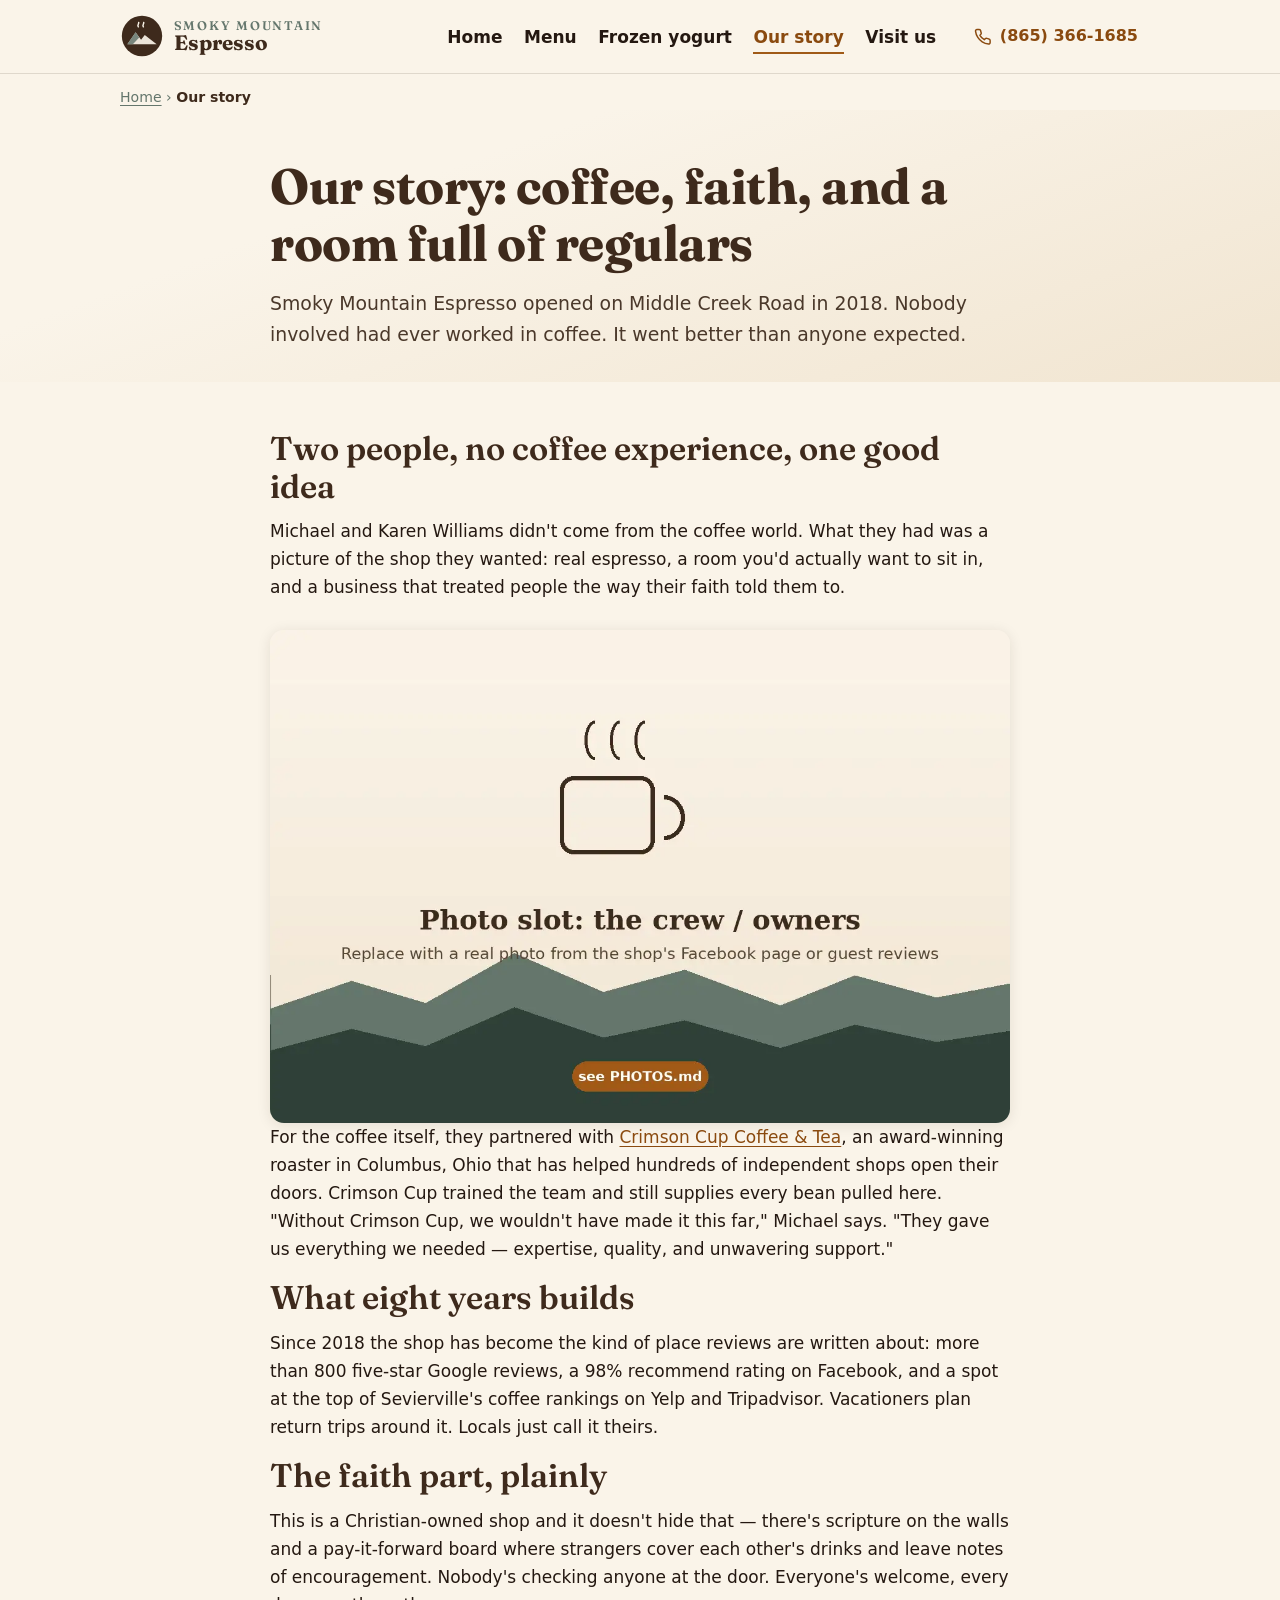
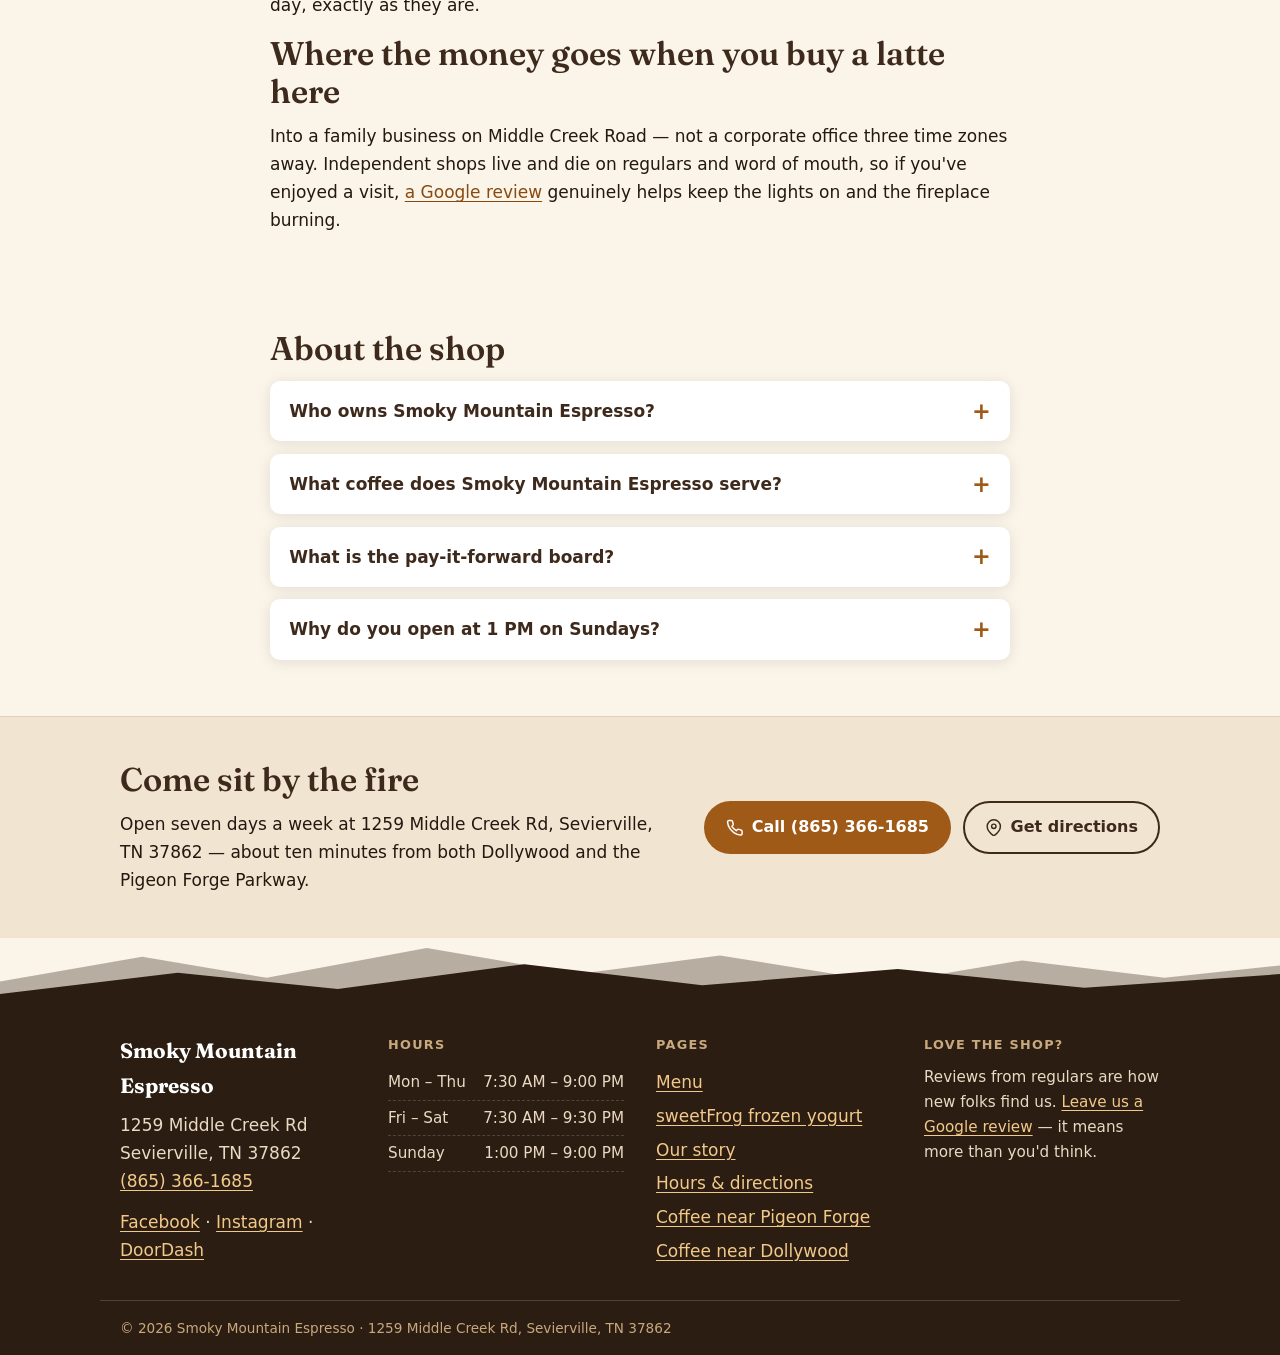
==== about/index.html @ 05e8342c "Initial production website for Smoky Mountain Espresso Seven-page static site (no frameworks) built " ====
<!DOCTYPE html>
<html lang="en">
<head>
<meta charset="utf-8">
<meta name="viewport" content="width=device-width, initial-scale=1">
<title>Our Story | Smoky Mountain Espresso, Sevierville</title>
<meta name="description" content="Michael and Karen Williams opened Smoky Mountain Espresso in 2018 — now it's Sevierville's top-rated coffee shop, with 800+ five-star Google reviews.">
<link rel="canonical" href="https://www.smokymountainespresso.com/about/">
<!-- TODO: paste Google Search Console verification meta tag here -->
<meta property="og:title" content="Our Story | Smoky Mountain Espresso, Sevierville">
<meta property="og:description" content="Michael and Karen Williams opened Smoky Mountain Espresso in 2018 — now it's Sevierville's top-rated coffee shop, with 800+ five-star Google reviews.">
<meta property="og:url" content="https://www.smokymountainespresso.com/about/">
<meta property="og:type" content="website">
<meta property="og:image" content="https://www.smokymountainespresso.com/og-image.png">
<meta name="twitter:card" content="summary_large_image">
<link rel="icon" href="/favicon.ico" sizes="32x32">
<link rel="icon" href="/icon.svg" type="image/svg+xml">
<link rel="apple-touch-icon" href="/apple-touch-icon.png">
<link rel="preload" href="/fonts/fraunces-latin.woff2" as="font" type="font/woff2" crossorigin>
<link rel="stylesheet" href="/css/style.css">
<script type="application/ld+json">{"@context": "https://schema.org", "@type": "CafeOrCoffeeShop", "@id": "https://www.smokymountainespresso.com/#business", "name": "Smoky Mountain Espresso", "alternateName": "Smoky Mountain Espresso Coffee & Tea", "url": "https://www.smokymountainespresso.com/", "telephone": "+18653661685", "priceRange": "$", "image": "https://www.smokymountainespresso.com/og-image.png", "servesCuisine": ["Coffee", "Tea", "Frozen yogurt", "Pastries"], "foundingDate": "2018", "address": {"@type": "PostalAddress", "streetAddress": "1259 Middle Creek Rd", "addressLocality": "Sevierville", "addressRegion": "TN", "postalCode": "37862", "addressCountry": "US"}, "openingHoursSpecification": [{"@type": "OpeningHoursSpecification", "dayOfWeek": ["Monday", "Tuesday", "Wednesday", "Thursday"], "opens": "07:30", "closes": "21:00"}, {"@type": "OpeningHoursSpecification", "dayOfWeek": ["Friday", "Saturday"], "opens": "07:30", "closes": "21:30"}, {"@type": "OpeningHoursSpecification", "dayOfWeek": "Sunday", "opens": "13:00", "closes": "21:00"}], "areaServed": ["Sevierville TN", "Pigeon Forge TN", "Gatlinburg TN"], "sameAs": ["https://www.facebook.com/smespresso/", "https://www.instagram.com/smespresso/"]}</script>
<script type="application/ld+json">{"@context": "https://schema.org", "@type": "FAQPage", "mainEntity": [{"@type": "Question", "name": "Who owns Smoky Mountain Espresso?", "acceptedAnswer": {"@type": "Answer", "text": "Michael and Karen Williams, who opened the shop in 2018 and still run it. It's an independent, family-owned business \u2014 not a chain or a franchise coffee brand."}}, {"@type": "Question", "name": "What coffee does Smoky Mountain Espresso serve?", "acceptedAnswer": {"@type": "Answer", "text": "Crimson Cup Coffee &amp; Tea, an award-winning independent roaster out of Columbus, Ohio that partners with independent coffee shops across the country."}}, {"@type": "Question", "name": "What is the pay-it-forward board?", "acceptedAnswer": {"@type": "Answer", "text": "A board in the shop where customers leave notes of encouragement \u2014 and sometimes pre-pay a drink for a stranger who needs one. It started small and never stopped."}}, {"@type": "Question", "name": "Why do you open at 1 PM on Sundays?", "acceptedAnswer": {"@type": "Answer", "text": "Sunday mornings are for church and family in this house. We open the doors at 1:00 and pour until 9:00."}}]}</script>
<script type="application/ld+json">{"@context": "https://schema.org", "@type": "BreadcrumbList", "itemListElement": [{"@type": "ListItem", "position": 1, "name": "Home", "item": "https://www.smokymountainespresso.com/"}, {"@type": "ListItem", "position": 2, "name": "Our story", "item": "https://www.smokymountainespresso.com/about/"}]}</script>
</head>
<body>
<a class="skip" href="#main">Skip to content</a>
<header class="site-header">
  <div class="wrap header-row">
    <a class="brand" href="/"><svg class="logo-mark" viewBox="0 0 48 48" aria-hidden="true"><circle cx="24" cy="24" r="22" fill="var(--roast)"/><path d="M8 33l9-13 6 8 4-5 13 10z" fill="var(--cream)" opacity=".92"/><path d="M8 33l9-13 4 5.5L14 33z" fill="var(--smoke)" opacity=".85"/><path d="M20 14c-1.6-2 .8-3 .4-4.8M25.5 14c-1.6-2 .8-3 .4-4.8" stroke="var(--cream)" stroke-width="1.6" fill="none" stroke-linecap="round"/></svg><span class="brand-text"><span class="brand-top">Smoky Mountain</span><span class="brand-bottom">Espresso</span></span></a>
    <nav class="site-nav" aria-label="Main">
      <button class="nav-toggle" aria-expanded="false" aria-controls="nav-menu"><span class="nav-bars" aria-hidden="true"></span>Menu</button>
      <ul id="nav-menu"><li><a href="/">Home</a></li><li><a href="/menu/">Menu</a></li><li><a href="/frozen-yogurt/">Frozen yogurt</a></li><li><a href="/about/" aria-current="page">Our story</a></li><li><a href="/contact/">Visit us</a></li></ul>
    </nav>
    <a class="btn btn-call header-call" href="tel:+18653661685"><svg class="ic" viewBox="0 0 24 24" fill="none" stroke="currentColor" stroke-width="2" stroke-linecap="round" stroke-linejoin="round" aria-hidden="true"><path d="M22 16.92v3a2 2 0 0 1-2.18 2 19.79 19.79 0 0 1-8.63-3.07 19.5 19.5 0 0 1-6-6A19.79 19.79 0 0 1 2.08 4.18 2 2 0 0 1 4.06 2h3a2 2 0 0 1 2 1.72c.13.96.37 1.9.72 2.81a2 2 0 0 1-.45 2.11L8.09 9.91a16 16 0 0 0 6 6l1.27-1.27a2 2 0 0 1 2.11-.45c.91.35 1.85.59 2.81.72A2 2 0 0 1 22 16.92z"/></svg><span>(865) 366-1685</span></a>
  </div>
</header>
<main id="main">
<nav class="crumbs" aria-label="Breadcrumb"><div class="wrap"><a href="/">Home</a> &rsaquo; <span>Our story</span></div></nav><section class="page-head">
  <div class="wrap wrap-narrow">
    <h1>Our story: coffee, faith, and a room full of regulars</h1>
    <p class="lede">Smoky Mountain Espresso opened on Middle Creek Road in 2018. Nobody involved had ever worked in coffee. It went better than anyone expected.</p>
  </div>
</section>
<section class="section">
  <div class="wrap wrap-narrow">
    <h2>Two people, no coffee experience, one good idea</h2>
    <p>Michael and Karen Williams didn't come from the coffee world. What they had was a picture of the shop they wanted: real espresso, a room you'd actually want to sit in, and a business that treated people the way their faith told them to.</p>
    <figure class="figure"><img src="/images/counter-crew.webp" width="1200" height="800" loading="lazy" alt="The Smoky Mountain Espresso crew behind the counter"></figure>
    <p>For the coffee itself, they partnered with <a href="https://www.crimsoncup.com/" rel="noopener">Crimson Cup Coffee &amp; Tea</a>, an award-winning roaster in Columbus, Ohio that has helped hundreds of independent shops open their doors. Crimson Cup trained the team and still supplies every bean pulled here. "Without Crimson Cup, we wouldn't have made it this far," Michael says. "They gave us everything we needed — expertise, quality, and unwavering support."</p>
    <h2>What eight years builds</h2>
    <p>Since 2018 the shop has become the kind of place reviews are written about: more than 800 five-star Google reviews, a 98% recommend rating on Facebook, and a spot at the top of Sevierville's coffee rankings on Yelp and Tripadvisor. Vacationers plan return trips around it. Locals just call it theirs.</p>
    <h2>The faith part, plainly</h2>
    <p>This is a Christian-owned shop and it doesn't hide that — there's scripture on the walls and a pay-it-forward board where strangers cover each other's drinks and leave notes of encouragement. Nobody's checking anyone at the door. Everyone's welcome, every day, exactly as they are.</p>
    <h2>Where the money goes when you buy a latte here</h2>
    <p>Into a family business on Middle Creek Road — not a corporate office three time zones away. Independent shops live and die on regulars and word of mouth, so if you've enjoyed a visit, <a href="https://www.google.com/maps/search/?api=1&query=Smoky+Mountain+Espresso+1259+Middle+Creek+Rd+Sevierville+TN+37862" rel="noopener">a Google review</a> genuinely helps keep the lights on and the fireplace burning.</p>
  </div>
</section>
<section class="section faq-section"><div class="wrap wrap-narrow"><h2>About the shop</h2><details class="faq"><summary>Who owns Smoky Mountain Espresso?</summary><div class="faq-a"><p>Michael and Karen Williams, who opened the shop in 2018 and still run it. It's an independent, family-owned business — not a chain or a franchise coffee brand.</p></div></details><details class="faq"><summary>What coffee does Smoky Mountain Espresso serve?</summary><div class="faq-a"><p>Crimson Cup Coffee &amp; Tea, an award-winning independent roaster out of Columbus, Ohio that partners with independent coffee shops across the country.</p></div></details><details class="faq"><summary>What is the pay-it-forward board?</summary><div class="faq-a"><p>A board in the shop where customers leave notes of encouragement — and sometimes pre-pay a drink for a stranger who needs one. It started small and never stopped.</p></div></details><details class="faq"><summary>Why do you open at 1 PM on Sundays?</summary><div class="faq-a"><p>Sunday mornings are for church and family in this house. We open the doors at 1:00 and pour until 9:00.</p></div></details></div></section><section class="cta-strip">
  <div class="wrap cta-inner">
    <div>
      <h2>Come sit by the fire</h2>
      <p>Open seven days a week at 1259 Middle Creek Rd, Sevierville, TN 37862 — about ten minutes from both Dollywood and the Pigeon Forge Parkway.</p>
    </div>
    <div class="cta-buttons">
      <a class="btn btn-solid" href="tel:+18653661685"><svg class="ic" viewBox="0 0 24 24" fill="none" stroke="currentColor" stroke-width="2" stroke-linecap="round" stroke-linejoin="round" aria-hidden="true"><path d="M22 16.92v3a2 2 0 0 1-2.18 2 19.79 19.79 0 0 1-8.63-3.07 19.5 19.5 0 0 1-6-6A19.79 19.79 0 0 1 2.08 4.18 2 2 0 0 1 4.06 2h3a2 2 0 0 1 2 1.72c.13.96.37 1.9.72 2.81a2 2 0 0 1-.45 2.11L8.09 9.91a16 16 0 0 0 6 6l1.27-1.27a2 2 0 0 1 2.11-.45c.91.35 1.85.59 2.81.72A2 2 0 0 1 22 16.92z"/></svg><span>Call (865) 366-1685</span></a>
      <a class="btn btn-ghost" href="https://www.google.com/maps/search/?api=1&query=Smoky+Mountain+Espresso+1259+Middle+Creek+Rd+Sevierville+TN+37862" rel="noopener"><svg class="ic" viewBox="0 0 24 24" fill="none" stroke="currentColor" stroke-width="2" stroke-linecap="round" stroke-linejoin="round" aria-hidden="true"><path d="M21 10c0 7-9 13-9 13s-9-6-9-13a9 9 0 0 1 18 0z"/><circle cx="12" cy="10" r="3"/></svg><span>Get directions</span></a>
    </div>
  </div>
</section>
</main>
<div class="ridge ridge-dark" aria-hidden="true"><svg viewBox="0 0 1440 90" preserveAspectRatio="none"><path d="M0 70L160 30l140 34 180-48 170 42 160-30 190 44 150-36 160 28 130-20v46H0z" class="r1"/><path d="M0 90L200 56l180 26 210-40 200 34 220-26 210 30 220-22v32H0z" class="r2"/></svg></div>
<footer class="site-footer">
  <div class="wrap footer-grid">
    <div>
      <p class="footer-brand">Smoky Mountain Espresso</p>
      <address>
        1259 Middle Creek Rd<br>Sevierville, TN 37862<br>
        <a href="tel:+18653661685">(865) 366-1685</a>
      </address>
      <p class="footer-social">
        <a href="https://www.facebook.com/smespresso/" rel="noopener">Facebook</a> ·
        <a href="https://www.instagram.com/smespresso/" rel="noopener">Instagram</a> ·
        <a href="https://www.doordash.com/store/smoky-mountain-espresso-sevierville-30429526" rel="noopener">DoorDash</a>
      </p>
    </div>
    <div>
      <p class="footer-head">Hours</p>
      <ul class="footer-hours">
        <li><span>Mon – Thu</span><span>7:30 AM – 9:00 PM</span></li>
        <li><span>Fri – Sat</span><span>7:30 AM – 9:30 PM</span></li>
        <li><span>Sunday</span><span>1:00 PM – 9:00 PM</span></li>
      </ul>
    </div>
    <div>
      <p class="footer-head">Pages</p>
      <ul class="footer-links">
        <li><a href="/menu/">Menu</a></li>
        <li><a href="/frozen-yogurt/">sweetFrog frozen yogurt</a></li>
        <li><a href="/about/">Our story</a></li>
        <li><a href="/contact/">Hours &amp; directions</a></li>
        <li><a href="/coffee-near-pigeon-forge/">Coffee near Pigeon Forge</a></li>
        <li><a href="/coffee-near-dollywood/">Coffee near Dollywood</a></li>
      </ul>
    </div>
    <div>
      <p class="footer-head">Love the shop?</p>
      <p class="footer-note">Reviews from regulars are how new folks find us. <a href="https://www.google.com/maps/search/?api=1&query=Smoky+Mountain+Espresso+1259+Middle+Creek+Rd+Sevierville+TN+37862" rel="noopener">Leave us a Google review</a> — it means more than you'd think.</p>
    </div>
  </div>
  <div class="wrap footer-bottom"><p>&copy; 2026 Smoky Mountain Espresso · 1259 Middle Creek Rd, Sevierville, TN 37862</p></div>
</footer>
<div class="mobile-bar">
  <a href="tel:+18653661685"><svg class="ic" viewBox="0 0 24 24" fill="none" stroke="currentColor" stroke-width="2" stroke-linecap="round" stroke-linejoin="round" aria-hidden="true"><path d="M22 16.92v3a2 2 0 0 1-2.18 2 19.79 19.79 0 0 1-8.63-3.07 19.5 19.5 0 0 1-6-6A19.79 19.79 0 0 1 2.08 4.18 2 2 0 0 1 4.06 2h3a2 2 0 0 1 2 1.72c.13.96.37 1.9.72 2.81a2 2 0 0 1-.45 2.11L8.09 9.91a16 16 0 0 0 6 6l1.27-1.27a2 2 0 0 1 2.11-.45c.91.35 1.85.59 2.81.72A2 2 0 0 1 22 16.92z"/></svg><span>Call</span></a>
  <a href="https://www.google.com/maps/search/?api=1&query=Smoky+Mountain+Espresso+1259+Middle+Creek+Rd+Sevierville+TN+37862" rel="noopener"><svg class="ic" viewBox="0 0 24 24" fill="none" stroke="currentColor" stroke-width="2" stroke-linecap="round" stroke-linejoin="round" aria-hidden="true"><path d="M21 10c0 7-9 13-9 13s-9-6-9-13a9 9 0 0 1 18 0z"/><circle cx="12" cy="10" r="3"/></svg><span>Directions</span></a>
  <a href="/menu/"><svg class="ic" viewBox="0 0 24 24" fill="none" stroke="currentColor" stroke-width="2" stroke-linecap="round" stroke-linejoin="round" aria-hidden="true"><path d="M5 12h14M12 5l7 7-7 7"/></svg><span>Menu</span></a>
</div>
<script src="/js/main.js" defer></script>
</body>
</html>
---- css/style.css ----
/* Smoky Mountain Espresso — one shared stylesheet.
   Palette lives in :root; rebrand = edit this block. */
:root {
  --espresso: #241811;
  --roast: #3e2a1c;
  --roast-deep: #2b1d12;
  --cream: #faf4e9;
  --cream-2: #f1e5d1;
  --caramel: #a05a17;
  --caramel-dark: #8a4a0f;
  --caramel-bright: #c8863b;
  --smoke: #64766c;
  --pine: #2f4038;
  --radius: 14px;
  --shadow: 0 2px 14px rgba(43, 29, 18, 0.1);
  --wrap: 1080px;
}

@font-face {
  font-family: "Fraunces";
  src: url("/fonts/fraunces-latin.woff2") format("woff2");
  font-weight: 600 700;
  font-display: swap;
}

* { box-sizing: border-box; margin: 0; padding: 0; }
html { scroll-behavior: smooth; }
body {
  font-family: system-ui, -apple-system, "Segoe UI", Roboto, sans-serif;
  color: var(--espresso);
  background: var(--cream);
  line-height: 1.65;
  font-size: 1.0625rem;
}
h1, h2, h3, .brand-text { font-family: "Fraunces", Georgia, serif; line-height: 1.15; color: var(--roast); }
h1 { font-size: clamp(2rem, 5.2vw, 3.1rem); font-weight: 700; letter-spacing: -0.01em; }
h2 { font-size: clamp(1.5rem, 3.4vw, 2.05rem); font-weight: 600; margin-bottom: 0.75rem; }
h3 { font-size: 1.17rem; font-weight: 600; }
p { margin-bottom: 1rem; }
p:last-child { margin-bottom: 0; }
a { color: var(--caramel-dark); text-underline-offset: 3px; }
a:hover { color: var(--roast); }
:focus-visible { outline: 3px solid var(--caramel); outline-offset: 2px; }
img { max-width: 100%; height: auto; display: block; }
.ic { width: 1.1em; height: 1.1em; flex: 0 0 auto; vertical-align: -0.16em; }

.wrap { max-width: var(--wrap); margin: 0 auto; padding: 0 1.25rem; }
.wrap-narrow { max-width: 780px; }
.skip {
  position: absolute; left: -999px; top: 0; background: var(--roast); color: #fff;
  padding: 0.6rem 1rem; z-index: 100; border-radius: 0 0 8px 0;
}
.skip:focus { left: 0; }

/* ---------- buttons ---------- */
.btn {
  display: inline-flex; align-items: center; gap: 0.5rem;
  padding: 0.72rem 1.25rem; border-radius: 999px; border: 2px solid transparent;
  font-weight: 700; font-size: 1rem; text-decoration: none; cursor: pointer;
  font-family: inherit; transition: background 0.15s, color 0.15s, border-color 0.15s;
}
.btn-solid { background: var(--caramel); color: #fff; }
.btn-solid:hover { background: var(--roast); color: #fff; }
.btn-ghost { background: transparent; color: var(--roast); border-color: var(--roast); }
.btn-ghost:hover { background: var(--roast); color: #fff; }

/* ---------- header ---------- */
.site-header {
  background: var(--cream); border-bottom: 1px solid rgba(62, 42, 28, 0.14);
  position: sticky; top: 0; z-index: 50;
}
.header-row { display: flex; align-items: center; gap: 1rem; padding-top: 0.6rem; padding-bottom: 0.6rem; }
.brand { display: flex; align-items: center; gap: 0.6rem; text-decoration: none; }
.logo-mark { width: 44px; height: 44px; }
.brand-text { display: flex; flex-direction: column; line-height: 1.05; }
.brand-top { font-size: 0.78rem; letter-spacing: 0.14em; text-transform: uppercase; color: var(--smoke); font-weight: 600; }
.brand-bottom { font-size: 1.3rem; font-weight: 700; color: var(--roast); }
.site-nav { margin-left: auto; }
.site-nav ul { display: flex; gap: 1.35rem; list-style: none; }
.site-nav a { text-decoration: none; font-weight: 600; color: var(--espresso); padding: 0.35rem 0; }
.site-nav a:hover { color: var(--caramel-dark); }
.site-nav a[aria-current="page"] { color: var(--caramel-dark); box-shadow: 0 2px 0 var(--caramel); }
.nav-toggle { display: none; }
.header-call { white-space: nowrap; }

/* ---------- hero / page head ---------- */
.hero { background: linear-gradient(160deg, var(--cream) 20%, var(--cream-2) 75%, #e7d8bd 100%); padding: 3.5rem 0 1.5rem; }
.hero-inner { max-width: 820px; }
.kicker {
  text-transform: uppercase; letter-spacing: 0.16em; font-size: 0.8rem;
  font-weight: 700; color: var(--caramel-dark); margin-bottom: 0.8rem;
}
.lede { font-size: 1.18rem; color: #4a382a; margin-top: 1rem; max-width: 60ch; }
.hero-buttons { display: flex; flex-wrap: wrap; gap: 0.75rem; margin: 1.5rem 0 1.25rem; }
.proof-chips { display: flex; flex-wrap: wrap; gap: 0.55rem; list-style: none; margin-top: 0.5rem; }
.proof-chips li {
  display: inline-flex; align-items: center; gap: 0.4rem;
  background: #fff; border: 1px solid rgba(62, 42, 28, 0.16); border-radius: 999px;
  padding: 0.32rem 0.85rem; font-size: 0.9rem; font-weight: 600; color: var(--roast);
}
.proof-chips .ic { color: var(--caramel); }
.hero-photo { margin-top: 2rem; }
.page-head { background: linear-gradient(160deg, var(--cream) 30%, var(--cream-2) 100%); padding: 3rem 0 2rem; }

/* ---------- ridge divider (signature) ---------- */
.ridge { line-height: 0; background: var(--cream); }
.ridge svg { width: 100%; height: 56px; display: block; }
.ridge .r1 { fill: var(--smoke); opacity: 0.35; }
.ridge .r2 { fill: var(--pine); opacity: 0.55; }
.hero + .ridge { background: linear-gradient(#e7d8bd, var(--cream)); }
.ridge-dark { background: var(--cream); }
.ridge-dark .r1 { fill: var(--roast); opacity: 0.35; }
.ridge-dark .r2 { fill: var(--roast-deep); opacity: 1; }

/* ---------- sections ---------- */
.section { padding: 3rem 0; }
.section-tint { background: var(--cream-2); }
.section-cta { margin-top: 1.75rem; }
.card-grid { display: grid; grid-template-columns: repeat(auto-fit, minmax(230px, 1fr)); gap: 1.1rem; margin-top: 1.5rem; }
.card-grid-2 { grid-template-columns: repeat(auto-fit, minmax(280px, 1fr)); }
.card {
  background: #fff; border-radius: var(--radius); padding: 1.4rem;
  box-shadow: var(--shadow); border-top: 4px solid var(--caramel-bright);
}
.card h3 { margin-bottom: 0.5rem; }
.card h3 a { color: inherit; }
.figure { margin: 1.75rem 0 0; }
.figure img { border-radius: var(--radius); box-shadow: var(--shadow); width: 100%; }
.figure figcaption { font-size: 0.88rem; color: var(--smoke); margin-top: 0.5rem; }
.split { display: grid; grid-template-columns: 1.1fr 1fr; gap: 2rem; align-items: center; }
.split .figure { margin: 0; }

/* ---------- menu ---------- */
.menu-section h2 { margin-top: 2.4rem; padding-bottom: 0.4rem; border-bottom: 2px solid var(--caramel-bright); }
.menu-section h2:first-child { margin-top: 0; }
.menu-list { list-style: none; display: grid; gap: 0.4rem; }
.menu-list li { padding: 0.8rem 0; border-bottom: 1px dashed rgba(62, 42, 28, 0.18); }
.menu-list li:last-child { border-bottom: none; }
.menu-list h3 { color: var(--espresso); }
.menu-list p { margin: 0.15rem 0 0; color: #4a382a; font-size: 0.98rem; }
.callout {
  background: var(--cream-2); border-left: 5px solid var(--caramel);
  border-radius: 0 var(--radius) var(--radius) 0; padding: 1.3rem 1.5rem; margin-top: 2.5rem;
}

/* ---------- reviews ---------- */
.review-grid { display: grid; grid-template-columns: repeat(auto-fit, minmax(250px, 1fr)); gap: 1.1rem; margin-top: 1.5rem; }
.review {
  background: #fff; border-radius: var(--radius); padding: 1.4rem;
  box-shadow: var(--shadow); font-style: italic; color: #3c2c1e;
}
.review footer { font-style: normal; font-weight: 700; font-size: 0.88rem; color: var(--smoke); margin-top: 0.7rem; }
.review-links { margin-top: 1.25rem; }

/* ---------- froyo strip ---------- */
.froyo-strip { display: flex; flex-wrap: wrap; align-items: center; justify-content: space-between; gap: 1.25rem; }
.froyo-strip > div { max-width: 620px; }

/* ---------- FAQ ---------- */
.faq-section { padding-bottom: 3.5rem; }
.faq { background: #fff; border-radius: 10px; box-shadow: var(--shadow); margin-top: 0.8rem; overflow: hidden; }
.faq summary {
  cursor: pointer; font-weight: 700; padding: 1rem 1.2rem; list-style: none;
  display: flex; justify-content: space-between; align-items: center; gap: 1rem; color: var(--roast);
}
.faq summary::-webkit-details-marker { display: none; }
.faq summary::after { content: "+"; font-size: 1.4rem; color: var(--caramel); line-height: 1; }
.faq[open] summary::after { content: "\2013"; }
.faq-a { padding: 0 1.2rem 1.1rem; }

/* ---------- contact ---------- */
.contact-grid { display: grid; grid-template-columns: repeat(auto-fit, minmax(250px, 1fr)); gap: 1.1rem; }
.contact-card { background: #fff; border-radius: var(--radius); padding: 1.5rem; box-shadow: var(--shadow); }
.contact-card h2 { display: flex; align-items: center; gap: 0.5rem; font-size: 1.25rem; }
.contact-card .ic { color: var(--caramel); }
.tel-big { font-size: 1.45rem; font-weight: 800; text-decoration: none; color: var(--roast); }
.hours-table, .footer-hours { list-style: none; }
.hours-table li, .footer-hours li { display: flex; justify-content: space-between; gap: 1rem; padding: 0.3rem 0; border-bottom: 1px dashed rgba(62, 42, 28, 0.15); }
.hours-table li:last-child { border-bottom: none; }
.hours-note { font-size: 0.9rem; color: var(--smoke); margin-top: 0.7rem; }
address { font-style: normal; }

.map-shell { border-radius: var(--radius); overflow: hidden; box-shadow: var(--shadow); }
.map-preview {
  background: linear-gradient(150deg, var(--pine), var(--smoke)); color: #fff;
  min-height: 300px; display: flex; flex-direction: column; align-items: center;
  justify-content: center; gap: 0.9rem; text-align: center; padding: 2rem;
}
.map-preview .ic { width: 2.2rem; height: 2.2rem; }
.map-preview a { color: #fff; }
.map-note { font-size: 0.85rem; opacity: 0.85; }
.map-shell iframe { width: 100%; height: 420px; border: 0; display: block; }

.contact-form { background: #fff; border-radius: var(--radius); padding: 1.6rem; box-shadow: var(--shadow); }
.contact-form label { display: block; font-weight: 700; font-size: 0.95rem; margin-bottom: 1rem; color: var(--roast); }
.contact-form input, .contact-form textarea {
  display: block; width: 100%; margin-top: 0.35rem; padding: 0.65rem 0.8rem;
  border: 1.5px solid rgba(62, 42, 28, 0.3); border-radius: 8px;
  font: inherit; background: var(--cream); color: var(--espresso);
}
.contact-form input:focus, .contact-form textarea:focus { border-color: var(--caramel); outline: none; }
.form-row { display: grid; grid-template-columns: 1fr 1fr; gap: 1rem; }
.form-status { margin-top: 0.8rem; font-weight: 600; }

/* ---------- CTA strip ---------- */
.cta-strip { background: var(--cream-2); padding: 2.75rem 0; border-top: 1px solid rgba(62, 42, 28, 0.1); }
.cta-inner { display: flex; flex-wrap: wrap; align-items: center; justify-content: space-between; gap: 1.5rem; }
.cta-inner > div:first-child { max-width: 560px; }
.cta-buttons { display: flex; flex-wrap: wrap; gap: 0.75rem; }

/* ---------- crumbs ---------- */
.crumbs { font-size: 0.88rem; padding: 0.8rem 0 0; color: var(--smoke); }
.crumbs a { color: var(--smoke); }
.crumbs span { color: var(--roast); font-weight: 600; }

/* ---------- footer ---------- */
.site-footer { background: var(--roast-deep); color: #ead9c3; padding: 2.5rem 0 1rem; }
.site-footer a { color: #f3c98a; }
.site-footer a:hover { color: #fff; }
.footer-grid { display: grid; grid-template-columns: repeat(auto-fit, minmax(210px, 1fr)); gap: 2rem; }
.footer-brand { font-family: "Fraunces", Georgia, serif; font-size: 1.3rem; font-weight: 700; color: #fff; margin-bottom: 0.5rem; }
.footer-head { font-weight: 800; text-transform: uppercase; letter-spacing: 0.1em; font-size: 0.8rem; color: #c8a97e; margin-bottom: 0.6rem; }
.footer-links { list-style: none; }
.footer-links li { padding: 0.18rem 0; }
.footer-hours li { border-color: rgba(234, 217, 195, 0.2); font-size: 0.95rem; }
.footer-social { margin-top: 0.8rem; }
.footer-note { font-size: 0.95rem; }
.footer-bottom { margin-top: 2rem; padding-top: 1rem; border-top: 1px solid rgba(234, 217, 195, 0.2); font-size: 0.85rem; color: #c8a97e; }

/* ---------- mobile call bar ---------- */
.mobile-bar { display: none; }

/* ---------- responsive ---------- */
@media (max-width: 860px) {
  .site-nav { position: relative; }
  .nav-toggle {
    display: inline-flex; align-items: center; gap: 0.5rem; background: none;
    border: 2px solid var(--roast); border-radius: 8px; padding: 0.4rem 0.8rem;
    font: inherit; font-weight: 700; color: var(--roast); cursor: pointer;
  }
  .nav-bars { width: 18px; height: 2px; background: var(--roast); position: relative; display: inline-block; }
  .nav-bars::before, .nav-bars::after { content: ""; position: absolute; left: 0; width: 18px; height: 2px; background: var(--roast); }
  .nav-bars::before { top: -6px; }
  .nav-bars::after { top: 6px; }
  .site-nav ul {
    display: none; position: absolute; right: 0; top: calc(100% + 0.6rem);
    background: #fff; border-radius: 12px; box-shadow: 0 8px 30px rgba(43, 29, 18, 0.25);
    flex-direction: column; gap: 0; min-width: 220px; padding: 0.5rem; z-index: 60;
  }
  .site-nav.open ul { display: flex; }
  .site-nav ul a { display: block; padding: 0.65rem 0.9rem; border-radius: 8px; }
  .site-nav ul a[aria-current="page"] { box-shadow: none; background: var(--cream-2); }
  .header-call span { display: none; }
  .header-call { padding: 0.6rem 0.7rem; }
  .split { grid-template-columns: 1fr; }
  .form-row { grid-template-columns: 1fr; }
  .mobile-bar {
    display: flex; position: fixed; bottom: 0; left: 0; right: 0; z-index: 70;
    background: var(--roast-deep); box-shadow: 0 -4px 16px rgba(43, 29, 18, 0.3);
  }
  .mobile-bar a {
    flex: 1; display: flex; align-items: center; justify-content: center; gap: 0.45rem;
    color: #fff; text-decoration: none; font-weight: 700; padding: 0.85rem 0; font-size: 0.95rem;
  }
  .mobile-bar a + a { border-left: 1px solid rgba(234, 217, 195, 0.25); }
  body { padding-bottom: 3.2rem; }
  .hero { padding-top: 2.5rem; }
}

@media (max-width: 420px) {
  .wrap { padding: 0 1rem; }
  .header-row { gap: 0.5rem; }
  .logo-mark { width: 36px; height: 36px; }
  .brand-top { font-size: 0.62rem; }
  .brand-bottom { font-size: 1.05rem; }
  .nav-toggle { padding: 0.35rem 0.55rem; font-size: 0.9rem; gap: 0.35rem; }
  .header-call { padding: 0.5rem 0.6rem; }
}

@media (prefers-reduced-motion: no-preference) {
  .card, .review { transition: transform 0.18s ease; }
  .card:hover { transform: translateY(-3px); }
}
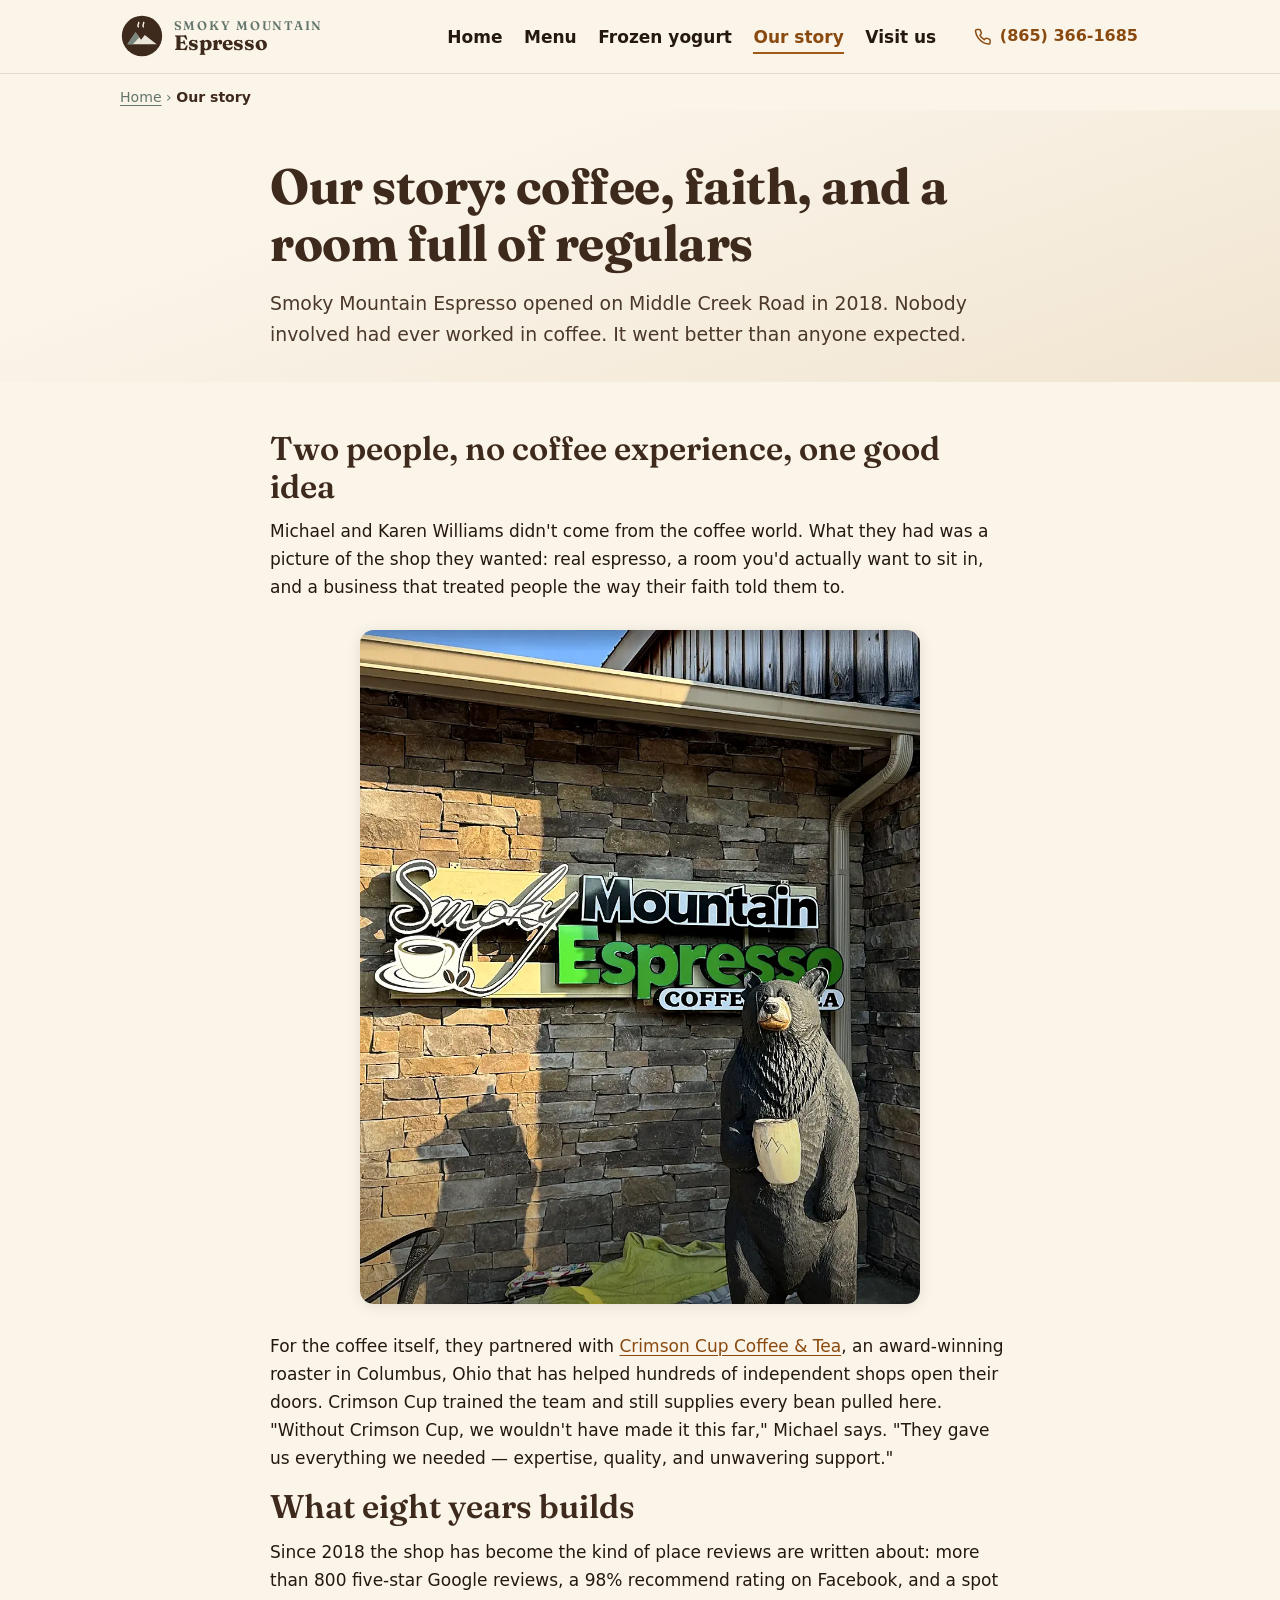
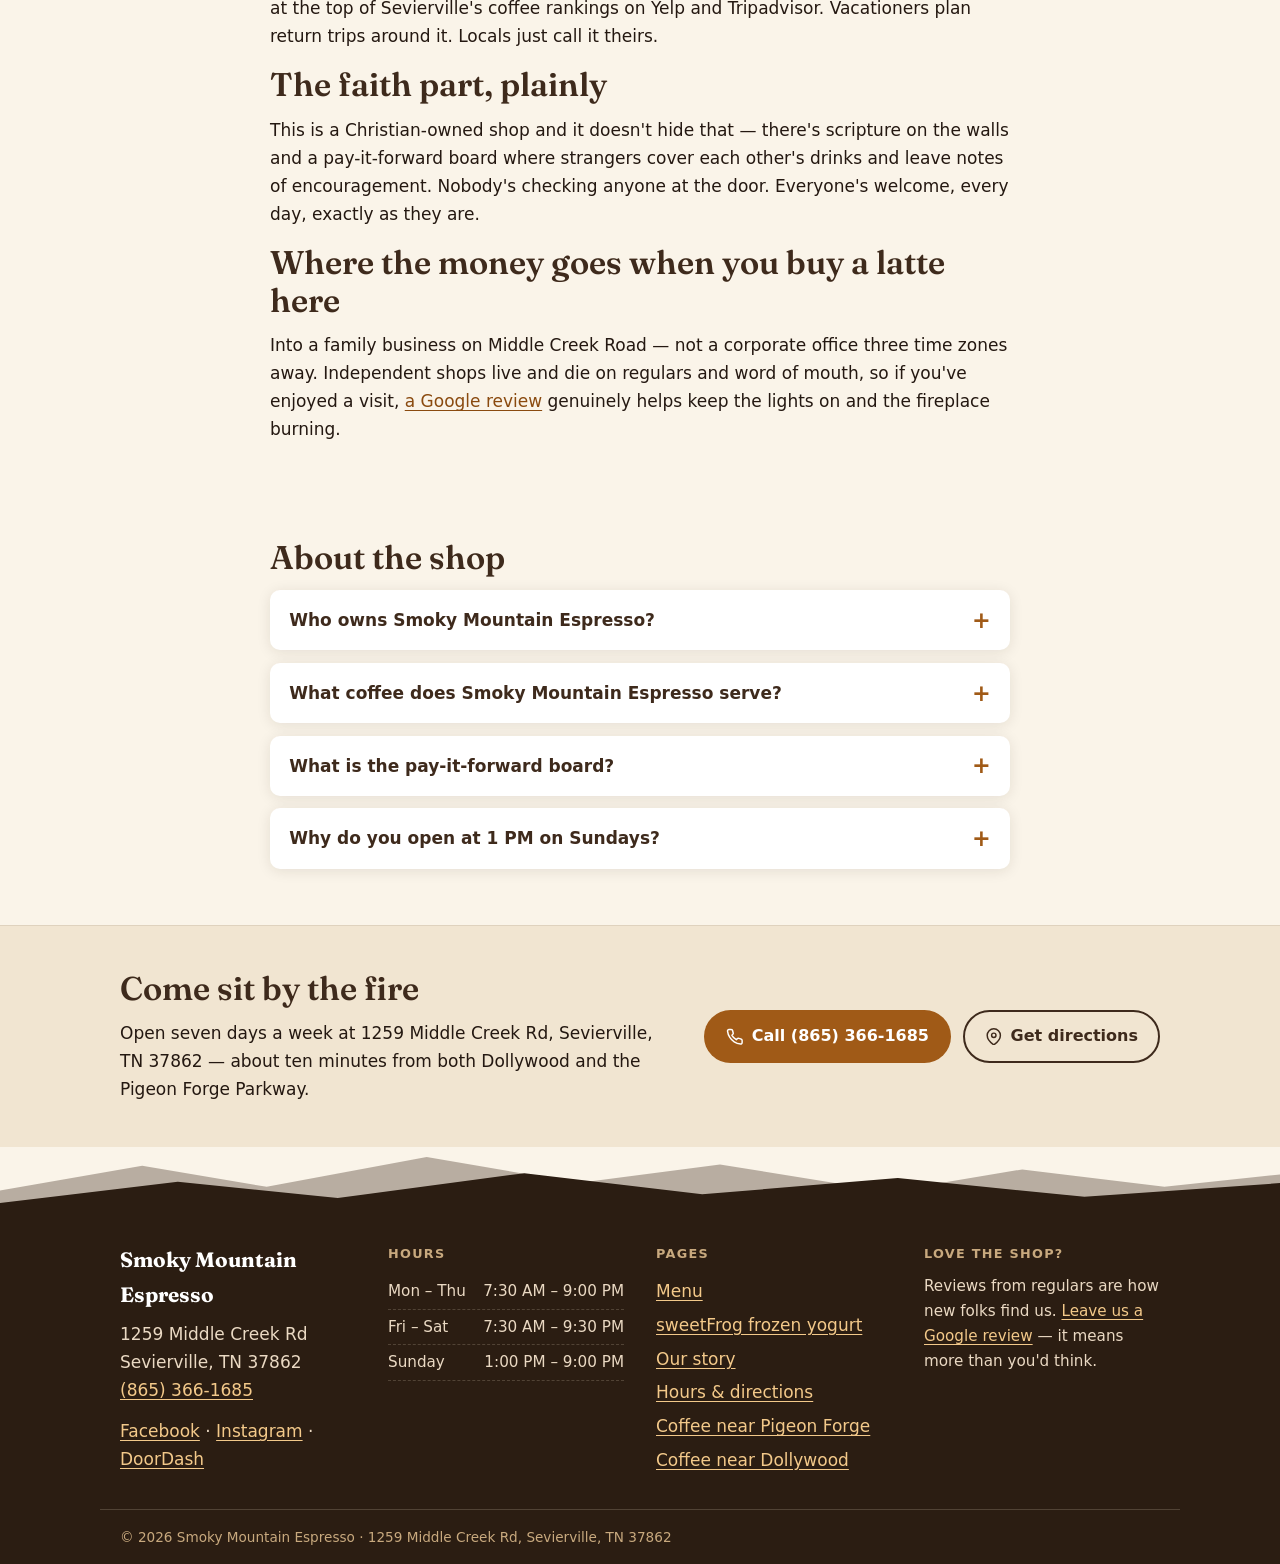
==== commit 8aed8c3e: "Real shop photos everywhere: photo hero, drink marquee, beans parallax band, scroll animations - 9 r" ====
--- a/about/index.html
+++ b/about/index.html
@@ -11,14 +11,14 @@
 <meta property="og:description" content="Michael and Karen Williams opened Smoky Mountain Espresso in 2018 — now it's Sevierville's top-rated coffee shop, with 800+ five-star Google reviews.">
 <meta property="og:url" content="https://www.smokymountainespresso.com/about/">
 <meta property="og:type" content="website">
-<meta property="og:image" content="https://www.smokymountainespresso.com/og-image.png">
+<meta property="og:image" content="https://www.smokymountainespresso.com/images/og-image.jpg">
 <meta name="twitter:card" content="summary_large_image">
 <link rel="icon" href="/favicon.ico" sizes="32x32">
 <link rel="icon" href="/icon.svg" type="image/svg+xml">
 <link rel="apple-touch-icon" href="/apple-touch-icon.png">
 <link rel="preload" href="/fonts/fraunces-latin.woff2" as="font" type="font/woff2" crossorigin>
 <link rel="stylesheet" href="/css/style.css">
-<script type="application/ld+json">{"@context": "https://schema.org", "@type": "CafeOrCoffeeShop", "@id": "https://www.smokymountainespresso.com/#business", "name": "Smoky Mountain Espresso", "alternateName": "Smoky Mountain Espresso Coffee & Tea", "url": "https://www.smokymountainespresso.com/", "telephone": "+18653661685", "priceRange": "$", "image": "https://www.smokymountainespresso.com/og-image.png", "servesCuisine": ["Coffee", "Tea", "Frozen yogurt", "Pastries"], "foundingDate": "2018", "address": {"@type": "PostalAddress", "streetAddress": "1259 Middle Creek Rd", "addressLocality": "Sevierville", "addressRegion": "TN", "postalCode": "37862", "addressCountry": "US"}, "openingHoursSpecification": [{"@type": "OpeningHoursSpecification", "dayOfWeek": ["Monday", "Tuesday", "Wednesday", "Thursday"], "opens": "07:30", "closes": "21:00"}, {"@type": "OpeningHoursSpecification", "dayOfWeek": ["Friday", "Saturday"], "opens": "07:30", "closes": "21:30"}, {"@type": "OpeningHoursSpecification", "dayOfWeek": "Sunday", "opens": "13:00", "closes": "21:00"}], "areaServed": ["Sevierville TN", "Pigeon Forge TN", "Gatlinburg TN"], "sameAs": ["https://www.facebook.com/smespresso/", "https://www.instagram.com/smespresso/"]}</script>
+<script type="application/ld+json">{"@context": "https://schema.org", "@type": "CafeOrCoffeeShop", "@id": "https://www.smokymountainespresso.com/#business", "name": "Smoky Mountain Espresso", "alternateName": "Smoky Mountain Espresso Coffee & Tea", "url": "https://www.smokymountainespresso.com/", "telephone": "+18653661685", "priceRange": "$", "image": "https://www.smokymountainespresso.com/images/og-image.jpg", "servesCuisine": ["Coffee", "Tea", "Frozen yogurt", "Pastries"], "foundingDate": "2018", "address": {"@type": "PostalAddress", "streetAddress": "1259 Middle Creek Rd", "addressLocality": "Sevierville", "addressRegion": "TN", "postalCode": "37862", "addressCountry": "US"}, "openingHoursSpecification": [{"@type": "OpeningHoursSpecification", "dayOfWeek": ["Monday", "Tuesday", "Wednesday", "Thursday"], "opens": "07:30", "closes": "21:00"}, {"@type": "OpeningHoursSpecification", "dayOfWeek": ["Friday", "Saturday"], "opens": "07:30", "closes": "21:30"}, {"@type": "OpeningHoursSpecification", "dayOfWeek": "Sunday", "opens": "13:00", "closes": "21:00"}], "areaServed": ["Sevierville TN", "Pigeon Forge TN", "Gatlinburg TN"], "sameAs": ["https://www.facebook.com/smespresso/", "https://www.instagram.com/smespresso/"]}</script>
 <script type="application/ld+json">{"@context": "https://schema.org", "@type": "FAQPage", "mainEntity": [{"@type": "Question", "name": "Who owns Smoky Mountain Espresso?", "acceptedAnswer": {"@type": "Answer", "text": "Michael and Karen Williams, who opened the shop in 2018 and still run it. It's an independent, family-owned business \u2014 not a chain or a franchise coffee brand."}}, {"@type": "Question", "name": "What coffee does Smoky Mountain Espresso serve?", "acceptedAnswer": {"@type": "Answer", "text": "Crimson Cup Coffee &amp; Tea, an award-winning independent roaster out of Columbus, Ohio that partners with independent coffee shops across the country."}}, {"@type": "Question", "name": "What is the pay-it-forward board?", "acceptedAnswer": {"@type": "Answer", "text": "A board in the shop where customers leave notes of encouragement \u2014 and sometimes pre-pay a drink for a stranger who needs one. It started small and never stopped."}}, {"@type": "Question", "name": "Why do you open at 1 PM on Sundays?", "acceptedAnswer": {"@type": "Answer", "text": "Sunday mornings are for church and family in this house. We open the doors at 1:00 and pour until 9:00."}}]}</script>
 <script type="application/ld+json">{"@context": "https://schema.org", "@type": "BreadcrumbList", "itemListElement": [{"@type": "ListItem", "position": 1, "name": "Home", "item": "https://www.smokymountainespresso.com/"}, {"@type": "ListItem", "position": 2, "name": "Our story", "item": "https://www.smokymountainespresso.com/about/"}]}</script>
 </head>
@@ -45,7 +45,7 @@
   <div class="wrap wrap-narrow">
     <h2>Two people, no coffee experience, one good idea</h2>
     <p>Michael and Karen Williams didn't come from the coffee world. What they had was a picture of the shop they wanted: real espresso, a room you'd actually want to sit in, and a business that treated people the way their faith told them to.</p>
-    <figure class="figure"><img src="/images/counter-crew.webp" width="1200" height="800" loading="lazy" alt="The Smoky Mountain Espresso crew behind the counter"></figure>
+    <figure class="figure figure-tall"><img src="/images/sign-bear.webp" width="960" height="1156" loading="lazy" alt="The carved black bear holding a coffee cup under the Smoky Mountain Espresso sign"></figure>
     <p>For the coffee itself, they partnered with <a href="https://www.crimsoncup.com/" rel="noopener">Crimson Cup Coffee &amp; Tea</a>, an award-winning roaster in Columbus, Ohio that has helped hundreds of independent shops open their doors. Crimson Cup trained the team and still supplies every bean pulled here. "Without Crimson Cup, we wouldn't have made it this far," Michael says. "They gave us everything we needed — expertise, quality, and unwavering support."</p>
     <h2>What eight years builds</h2>
     <p>Since 2018 the shop has become the kind of place reviews are written about: more than 800 five-star Google reviews, a 98% recommend rating on Facebook, and a spot at the top of Sevierville's coffee rankings on Yelp and Tripadvisor. Vacationers plan return trips around it. Locals just call it theirs.</p>
--- a/css/style.css
+++ b/css/style.css
@@ -102,6 +102,37 @@
 .hero-photo { margin-top: 2rem; }
 .page-head { background: linear-gradient(160deg, var(--cream) 30%, var(--cream-2) 100%); padding: 3rem 0 2rem; }
 
+/* ---------- photo hero (home) ---------- */
+.hero-photo-hero { position: relative; overflow: hidden; padding: 6rem 0 5rem; background: var(--roast-deep); }
+.hero-bg { position: absolute; inset: 0; }
+.hero-bg img {
+  width: 100%; height: 100%; object-fit: cover; object-position: center 68%;
+  border-radius: 0; box-shadow: none;
+}
+.hero-scrim {
+  position: absolute; inset: 0;
+  background: linear-gradient(100deg, rgba(20, 12, 6, 0.86) 0%, rgba(20, 12, 6, 0.6) 52%, rgba(20, 12, 6, 0.22) 100%);
+}
+.hero-photo-hero .hero-inner { position: relative; z-index: 1; }
+.hero-photo-hero h1 { color: var(--cream); text-shadow: 0 2px 18px rgba(0, 0, 0, 0.35); }
+.hero-photo-hero .lede { color: #f3e9d8; text-shadow: 0 1px 10px rgba(0, 0, 0, 0.4); }
+.hero-photo-hero .kicker { color: var(--caramel-bright); }
+.hero-photo-hero .btn-ghost { color: var(--cream); border-color: var(--cream); }
+.hero-photo-hero .btn-ghost:hover { background: var(--cream); color: var(--roast); }
+.hero-photo-hero .proof-chips li {
+  background: rgba(20, 12, 6, 0.55); border-color: rgba(250, 244, 233, 0.3);
+  color: var(--cream); backdrop-filter: blur(3px);
+}
+.hero-photo-hero .proof-chips .ic { color: var(--caramel-bright); }
+.hero-photo-hero + .ridge { background: var(--cream); }
+@media (prefers-reduced-motion: no-preference) {
+  .hero-bg img { animation: kenburns 30s ease-in-out infinite alternate; }
+  @keyframes kenburns {
+    from { transform: scale(1); }
+    to { transform: scale(1.09) translateY(-1.75%); }
+  }
+}
+
 /* ---------- ridge divider (signature) ---------- */
 .ridge { line-height: 0; background: var(--cream); }
 .ridge svg { width: 100%; height: 56px; display: block; }
@@ -124,11 +155,34 @@
 }
 .card h3 { margin-bottom: 0.5rem; }
 .card h3 a { color: inherit; }
-.figure { margin: 1.75rem 0 0; }
-.figure img { border-radius: var(--radius); box-shadow: var(--shadow); width: 100%; }
+.figure { margin: 1.75rem 0 0; border-radius: var(--radius); overflow: hidden; box-shadow: var(--shadow); }
+.figure img { width: 100%; }
 .figure figcaption { font-size: 0.88rem; color: var(--smoke); margin-top: 0.5rem; }
+.figure-tall { max-width: 560px; margin-left: auto; margin-right: auto; }
+.wrap-narrow .figure { margin-bottom: 1.75rem; }
+@media (prefers-reduced-motion: no-preference) {
+  .figure img { transition: transform 0.6s ease; }
+  .figure:hover img { transform: scale(1.045); }
+}
 .split { display: grid; grid-template-columns: 1.1fr 1fr; gap: 2rem; align-items: center; }
 .split .figure { margin: 0; }
+.cup-band {
+  position: relative; width: 100%; height: 520px;
+  background: url("/images/espresso-bar.jpg") center / cover no-repeat;
+}
+.cup-band model-viewer {
+  width: 100%; height: 100%; display: block;
+  background: transparent; --poster-color: transparent;
+}
+.cup-band-hint {
+  position: absolute; left: 50%; bottom: 0.9rem; transform: translateX(-50%);
+  margin: 0; padding: 0.4rem 1rem; max-width: calc(100% - 2rem);
+  background: rgba(43, 29, 18, 0.72); color: var(--cream, #f6f0e4);
+  font-size: 0.88rem; border-radius: 999px; text-align: center; pointer-events: none;
+}
+@media (max-width: 700px) {
+  .cup-band { height: 380px; }
+}
 
 /* ---------- menu ---------- */
 .menu-section h2 { margin-top: 2.4rem; padding-bottom: 0.4rem; border-bottom: 2px solid var(--caramel-bright); }
@@ -143,6 +197,36 @@
   border-radius: 0 var(--radius) var(--radius) 0; padding: 1.3rem 1.5rem; margin-top: 2.5rem;
 }
 
+/* ---------- drink-photo marquee ---------- */
+.marquee-band { overflow: hidden; padding: 2.25rem 0 2.75rem; background: var(--cream); }
+.marquee-track { display: flex; width: max-content; }
+.marquee-item { flex: 0 0 auto; margin-right: 1.1rem; }
+.marquee-item img {
+  height: 280px; width: auto; display: block;
+  border-radius: 12px; box-shadow: var(--shadow);
+}
+@media (prefers-reduced-motion: no-preference) {
+  .marquee-track { animation: marquee 48s linear infinite; }
+  .marquee-band:hover .marquee-track { animation-play-state: paused; }
+  @keyframes marquee { to { transform: translateX(-50%); } }
+}
+@media (prefers-reduced-motion: reduce) {
+  .marquee-band { overflow-x: auto; }
+}
+@media (max-width: 700px) {
+  .marquee-item img { height: 200px; }
+}
+
+/* ---------- reviews on the roasted-beans band ---------- */
+.reviews-band { position: relative; background: url("/images/beans-band.webp") center / cover no-repeat; }
+@media (min-width: 900px) and (hover: hover) { .reviews-band { background-attachment: fixed; } }
+.reviews-band::before { content: ""; position: absolute; inset: 0; background: rgba(22, 12, 6, 0.8); }
+.reviews-band .wrap { position: relative; }
+.reviews-band h2 { color: var(--cream); }
+.reviews-band .review-links { color: #ead9c3; }
+.reviews-band .review-links a { color: var(--caramel-bright); }
+.reviews-band .review-links a:hover { color: #fff; }
+
 /* ---------- reviews ---------- */
 .review-grid { display: grid; grid-template-columns: repeat(auto-fit, minmax(250px, 1fr)); gap: 1.1rem; margin-top: 1.5rem; }
 .review {
@@ -153,8 +237,37 @@
 .review-links { margin-top: 1.25rem; }
 
 /* ---------- froyo strip ---------- */
-.froyo-strip { display: flex; flex-wrap: wrap; align-items: center; justify-content: space-between; gap: 1.25rem; }
-.froyo-strip > div { max-width: 620px; }
+.froyo-strip { display: flex; flex-wrap: wrap; align-items: center; justify-content: space-between; gap: 1.5rem; }
+.froyo-strip > div { max-width: 560px; }
+.froyo-badge { flex: 0 0 auto; margin: 0; }
+.froyo-badge img {
+  width: 168px; height: 168px; border-radius: 50%; object-fit: cover;
+  border: 6px solid #fff; box-shadow: 0 6px 24px rgba(43, 29, 18, 0.25);
+  transform: rotate(-4deg);
+}
+@media (prefers-reduced-motion: no-preference) {
+  .froyo-badge img { animation: bob 5.5s ease-in-out infinite; }
+  @keyframes bob {
+    0%, 100% { transform: translateY(0) rotate(-4deg); }
+    50% { transform: translateY(-9px) rotate(-1.5deg); }
+  }
+}
+
+/* ---------- menu feature (poster) ---------- */
+.menu-feature {
+  display: grid; grid-template-columns: minmax(220px, 340px) 1fr; gap: 0;
+  margin: 2.5rem 0 0.5rem; background: #fff; border-radius: var(--radius);
+  box-shadow: var(--shadow); overflow: hidden; align-items: center;
+}
+.menu-feature-photo { margin: 0; }
+.menu-feature-photo img { width: 100%; height: 100%; object-fit: cover; display: block; }
+.menu-feature-copy { padding: 1.75rem 2rem; }
+.menu-feature-copy h2 { border-bottom: none; margin-top: 0.3rem; }
+.menu-section .menu-feature-copy h2 { margin-top: 0.3rem; border-bottom: none; padding-bottom: 0; }
+@media (max-width: 640px) {
+  .menu-feature { grid-template-columns: 1fr; }
+  .menu-feature-photo img { max-height: 420px; }
+}
 
 /* ---------- FAQ ---------- */
 .faq-section { padding-bottom: 3.5rem; }
@@ -281,3 +394,8 @@
   .card, .review { transition: transform 0.18s ease; }
   .card:hover { transform: translateY(-3px); }
 }
+
+/* ---------- scroll reveal (class added by js; no-js pages stay visible) ---------- */
+.reveal { opacity: 0; transform: translateY(22px); transition: opacity 0.7s ease, transform 0.7s ease; }
+.reveal.in-view { opacity: 1; transform: none; }
+.card.reveal.in-view:hover { transform: translateY(-3px); }
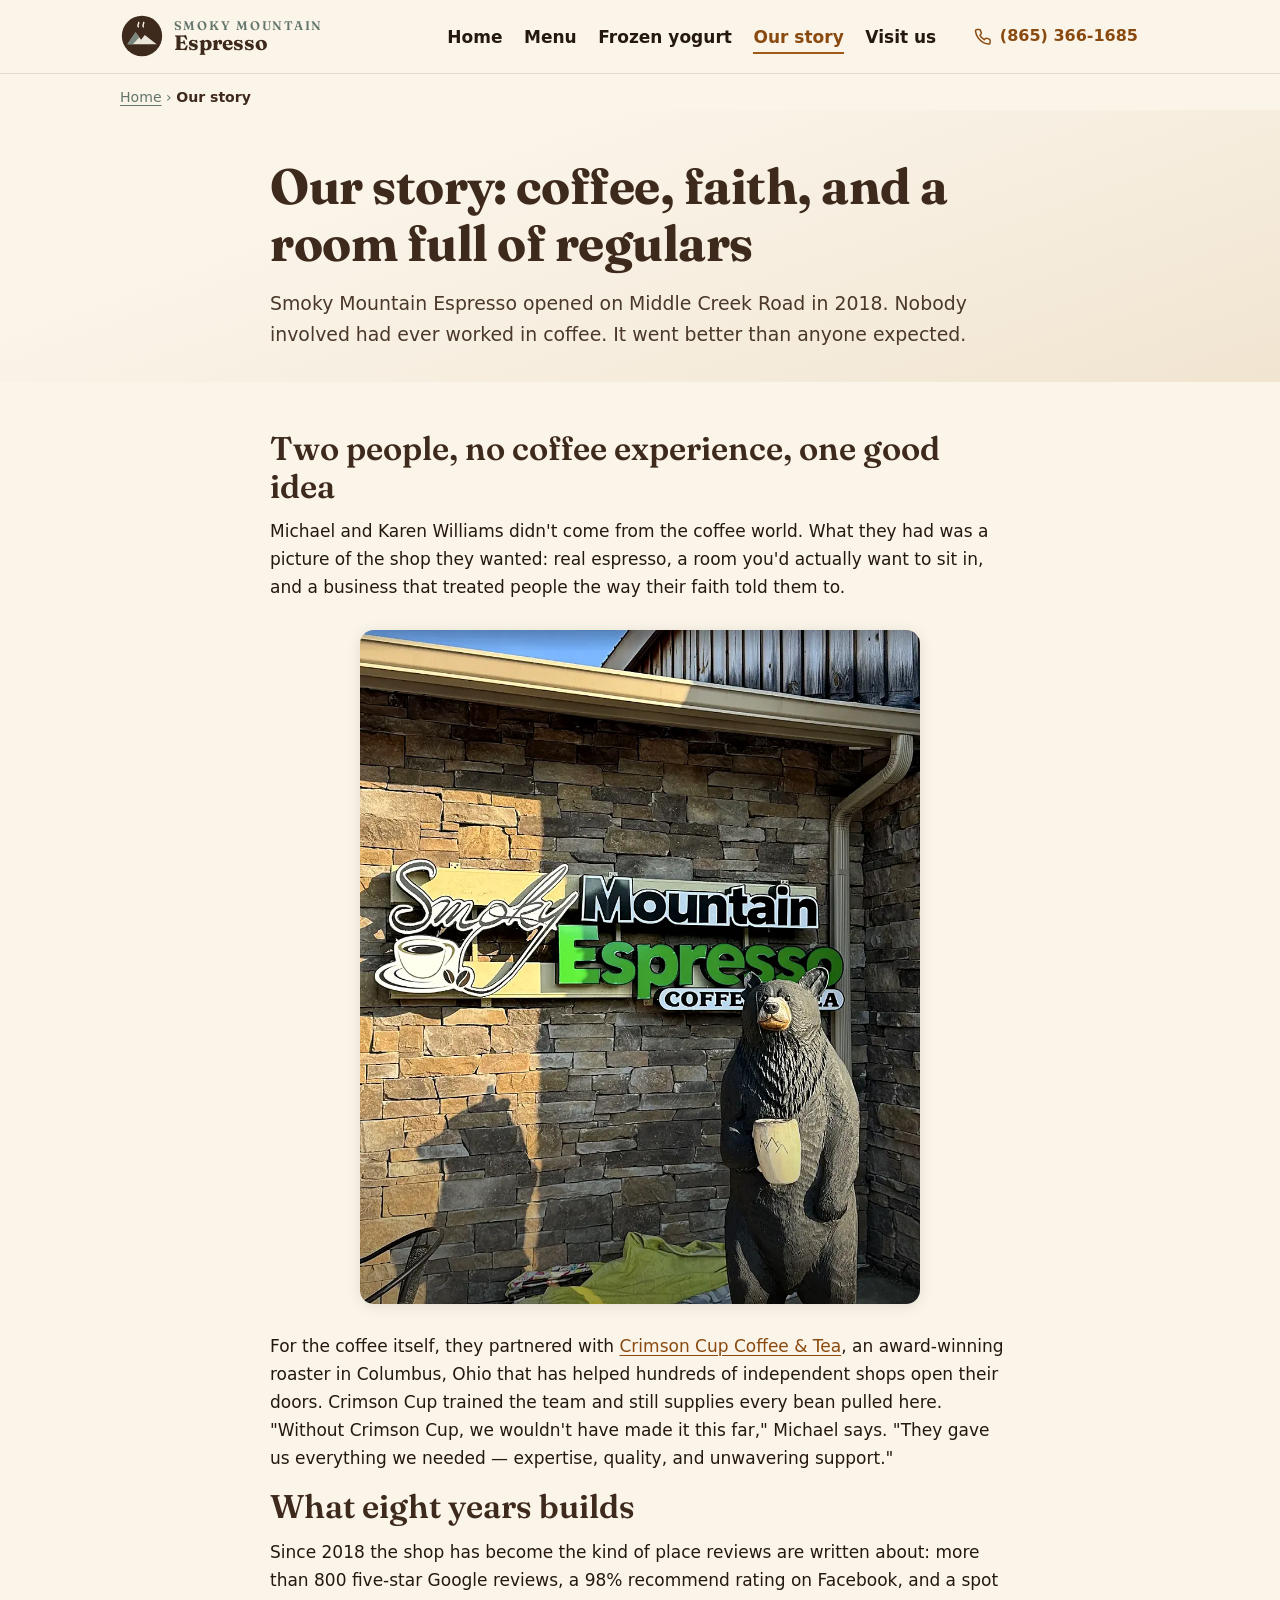
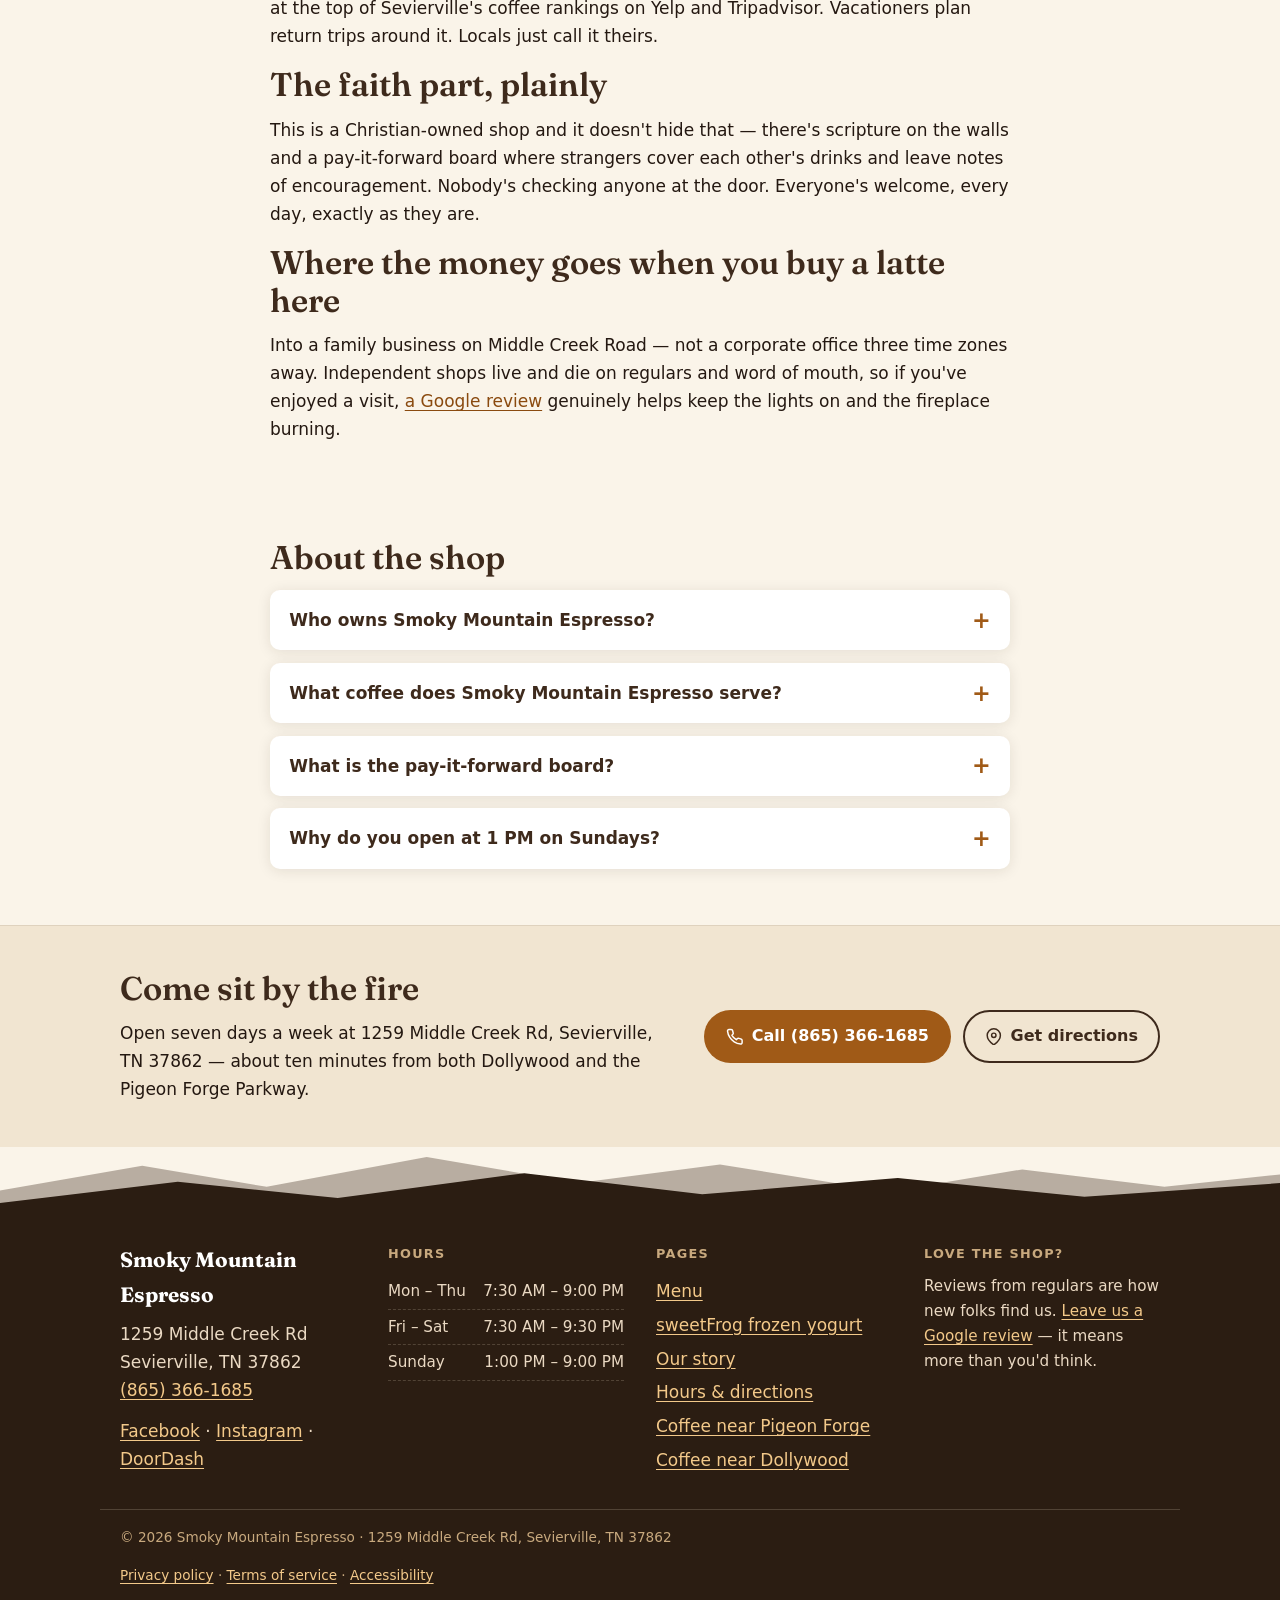
==== commit ac4b2c79: "Add legal pages: privacy policy, terms of service, accessibility statement Written for what this sit" ====
--- a/about/index.html
+++ b/about/index.html
@@ -107,7 +107,10 @@
       <p class="footer-note">Reviews from regulars are how new folks find us. <a href="https://www.google.com/maps/search/?api=1&query=Smoky+Mountain+Espresso+1259+Middle+Creek+Rd+Sevierville+TN+37862" rel="noopener">Leave us a Google review</a> — it means more than you'd think.</p>
     </div>
   </div>
-  <div class="wrap footer-bottom"><p>&copy; 2026 Smoky Mountain Espresso · 1259 Middle Creek Rd, Sevierville, TN 37862</p></div>
+  <div class="wrap footer-bottom">
+    <p>&copy; 2026 Smoky Mountain Espresso · 1259 Middle Creek Rd, Sevierville, TN 37862</p>
+    <p class="footer-legal"><a href="/privacy-policy/">Privacy policy</a> · <a href="/terms-of-service/">Terms of service</a> · <a href="/accessibility/">Accessibility</a></p>
+  </div>
 </footer>
 <div class="mobile-bar">
   <a href="tel:+18653661685"><svg class="ic" viewBox="0 0 24 24" fill="none" stroke="currentColor" stroke-width="2" stroke-linecap="round" stroke-linejoin="round" aria-hidden="true"><path d="M22 16.92v3a2 2 0 0 1-2.18 2 19.79 19.79 0 0 1-8.63-3.07 19.5 19.5 0 0 1-6-6A19.79 19.79 0 0 1 2.08 4.18 2 2 0 0 1 4.06 2h3a2 2 0 0 1 2 1.72c.13.96.37 1.9.72 2.81a2 2 0 0 1-.45 2.11L8.09 9.91a16 16 0 0 0 6 6l1.27-1.27a2 2 0 0 1 2.11-.45c.91.35 1.85.59 2.81.72A2 2 0 0 1 22 16.92z"/></svg><span>Call</span></a>
--- a/css/style.css
+++ b/css/style.css
@@ -339,6 +339,13 @@
 .footer-social { margin-top: 0.8rem; }
 .footer-note { font-size: 0.95rem; }
 .footer-bottom { margin-top: 2rem; padding-top: 1rem; border-top: 1px solid rgba(234, 217, 195, 0.2); font-size: 0.85rem; color: #c8a97e; }
+.footer-legal { margin-top: 0.35rem; }
+
+/* ---------- legal pages ---------- */
+.legal-body h2 { margin-top: 2.2rem; }
+.legal-body h2:first-child { margin-top: 0; }
+.legal-body ul { padding-left: 1.3rem; margin-bottom: 1rem; }
+.legal-body li { margin-bottom: 0.4rem; }
 
 /* ---------- mobile call bar ---------- */
 .mobile-bar { display: none; }
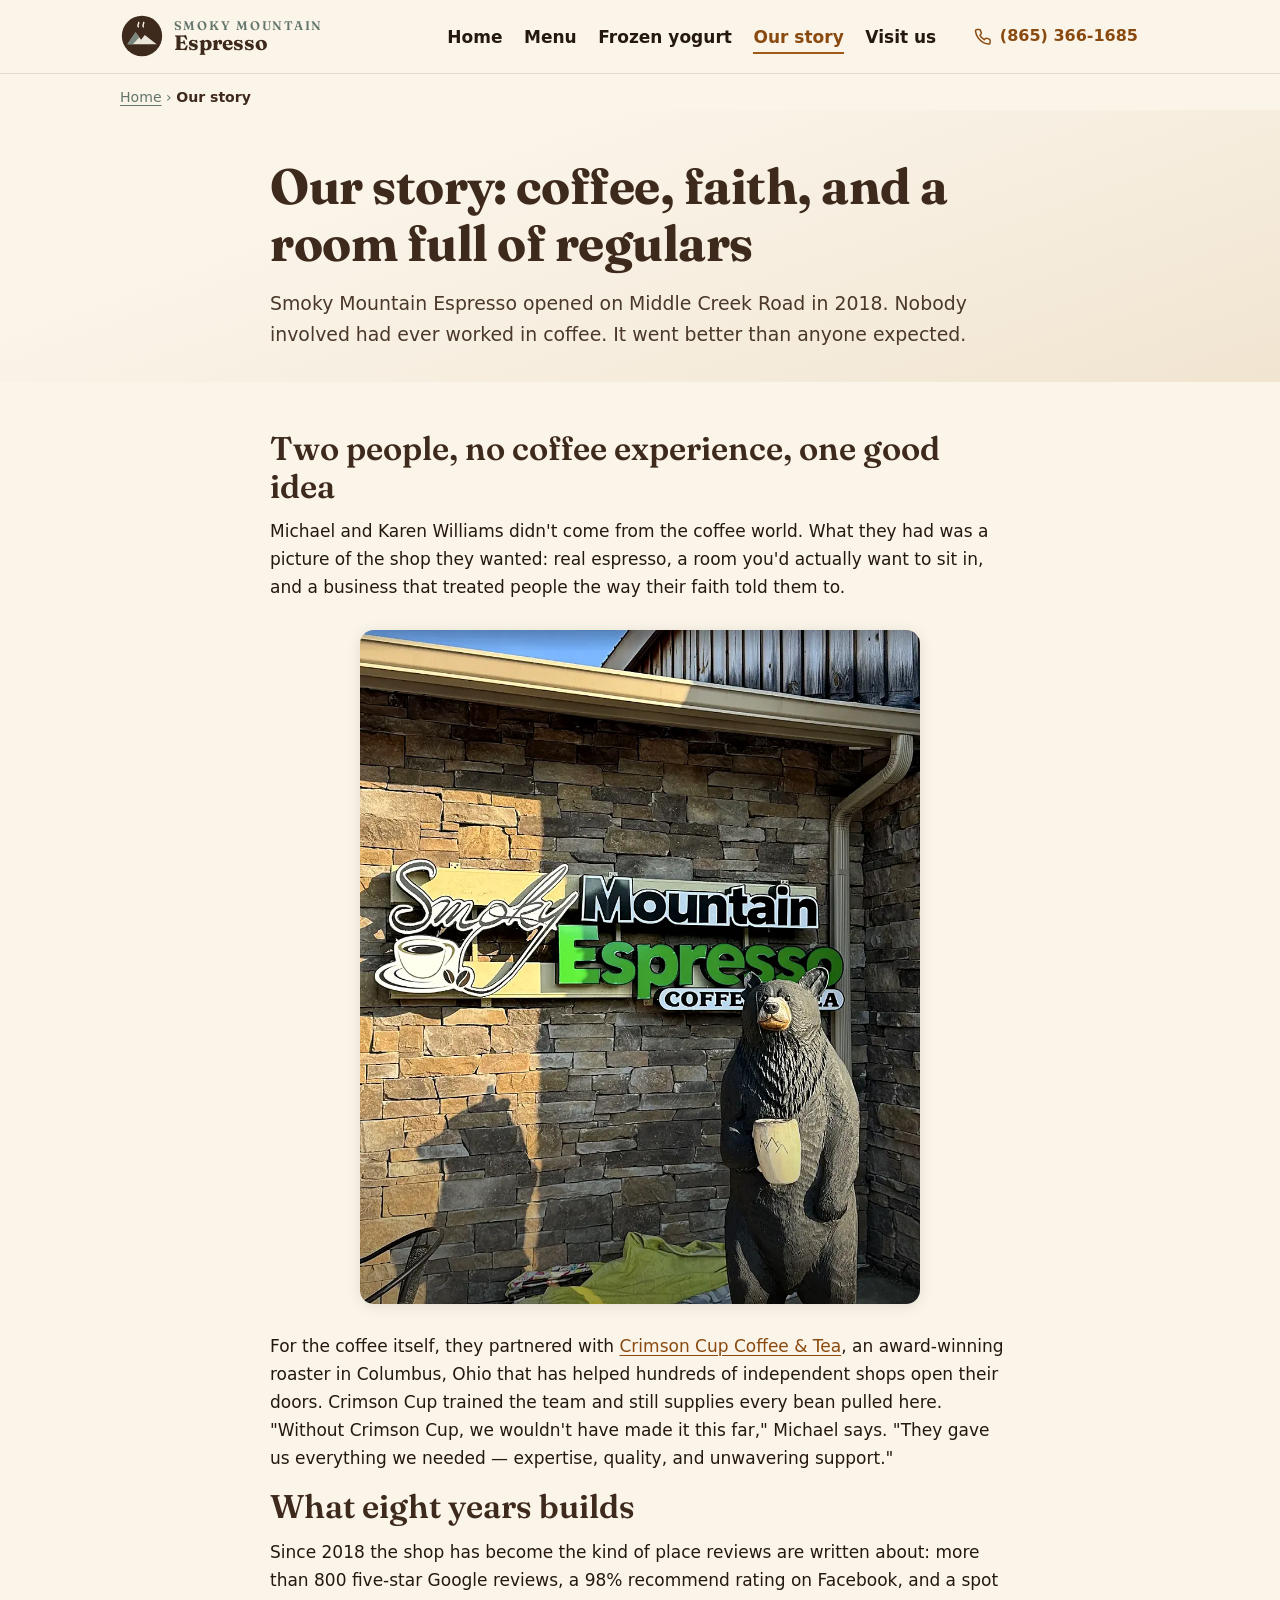
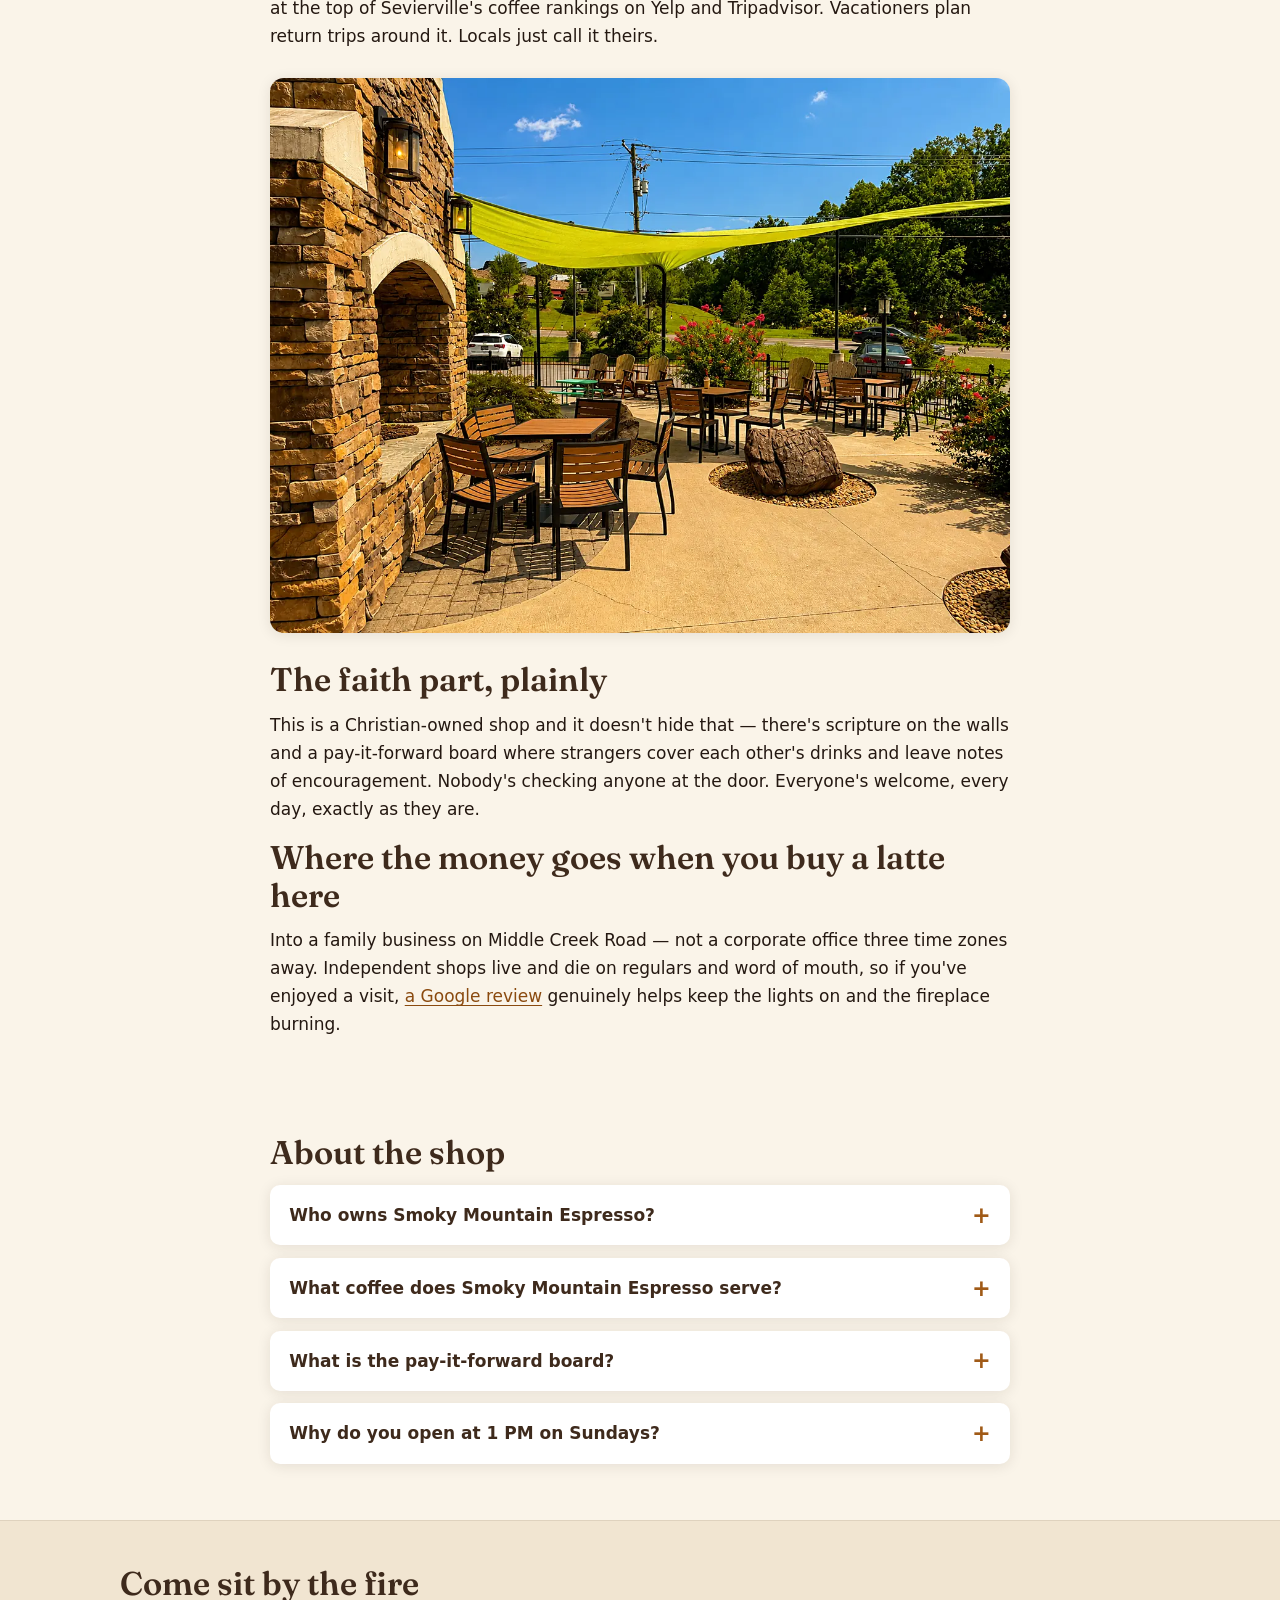
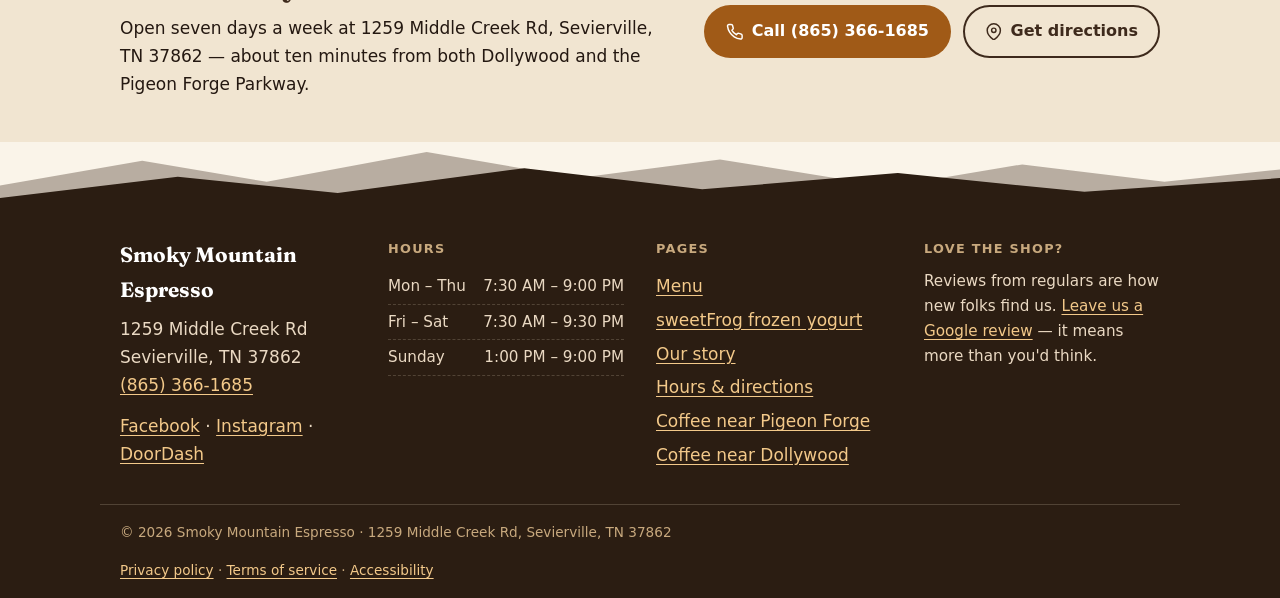
==== commit ab653071: "Add 7 AI-enhanced shop photos across five pages Hand-picked from the owner's enhanced batch — only s" ====
--- a/about/index.html
+++ b/about/index.html
@@ -49,6 +49,7 @@
     <p>For the coffee itself, they partnered with <a href="https://www.crimsoncup.com/" rel="noopener">Crimson Cup Coffee &amp; Tea</a>, an award-winning roaster in Columbus, Ohio that has helped hundreds of independent shops open their doors. Crimson Cup trained the team and still supplies every bean pulled here. "Without Crimson Cup, we wouldn't have made it this far," Michael says. "They gave us everything we needed — expertise, quality, and unwavering support."</p>
     <h2>What eight years builds</h2>
     <p>Since 2018 the shop has become the kind of place reviews are written about: more than 800 five-star Google reviews, a 98% recommend rating on Facebook, and a spot at the top of Sevierville's coffee rankings on Yelp and Tripadvisor. Vacationers plan return trips around it. Locals just call it theirs.</p>
+    <figure class="figure"><img src="/images/patio-fireside.webp" width="1200" height="900" loading="lazy" alt="Patio tables under the shade sail beside the stone fireplace at Smoky Mountain Espresso"></figure>
     <h2>The faith part, plainly</h2>
     <p>This is a Christian-owned shop and it doesn't hide that — there's scripture on the walls and a pay-it-forward board where strangers cover each other's drinks and leave notes of encouragement. Nobody's checking anyone at the door. Everyone's welcome, every day, exactly as they are.</p>
     <h2>Where the money goes when you buy a latte here</h2>
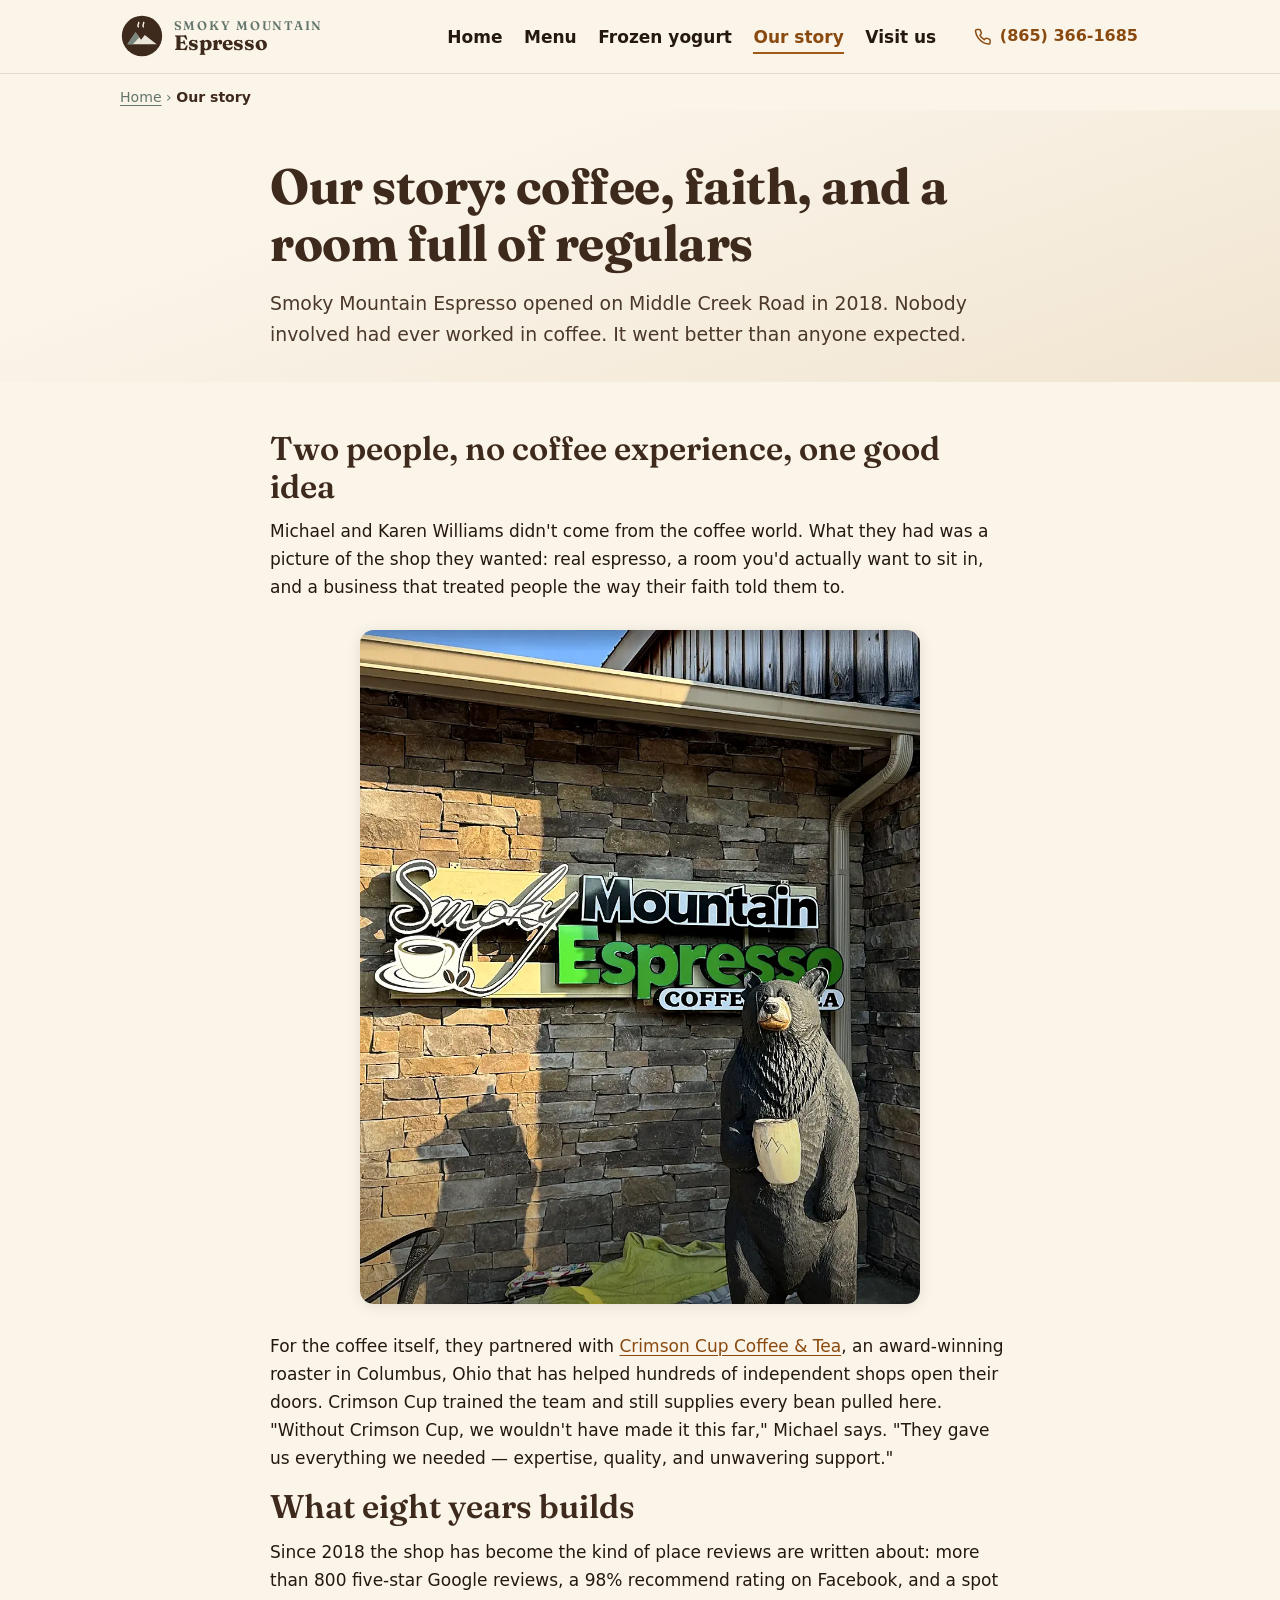
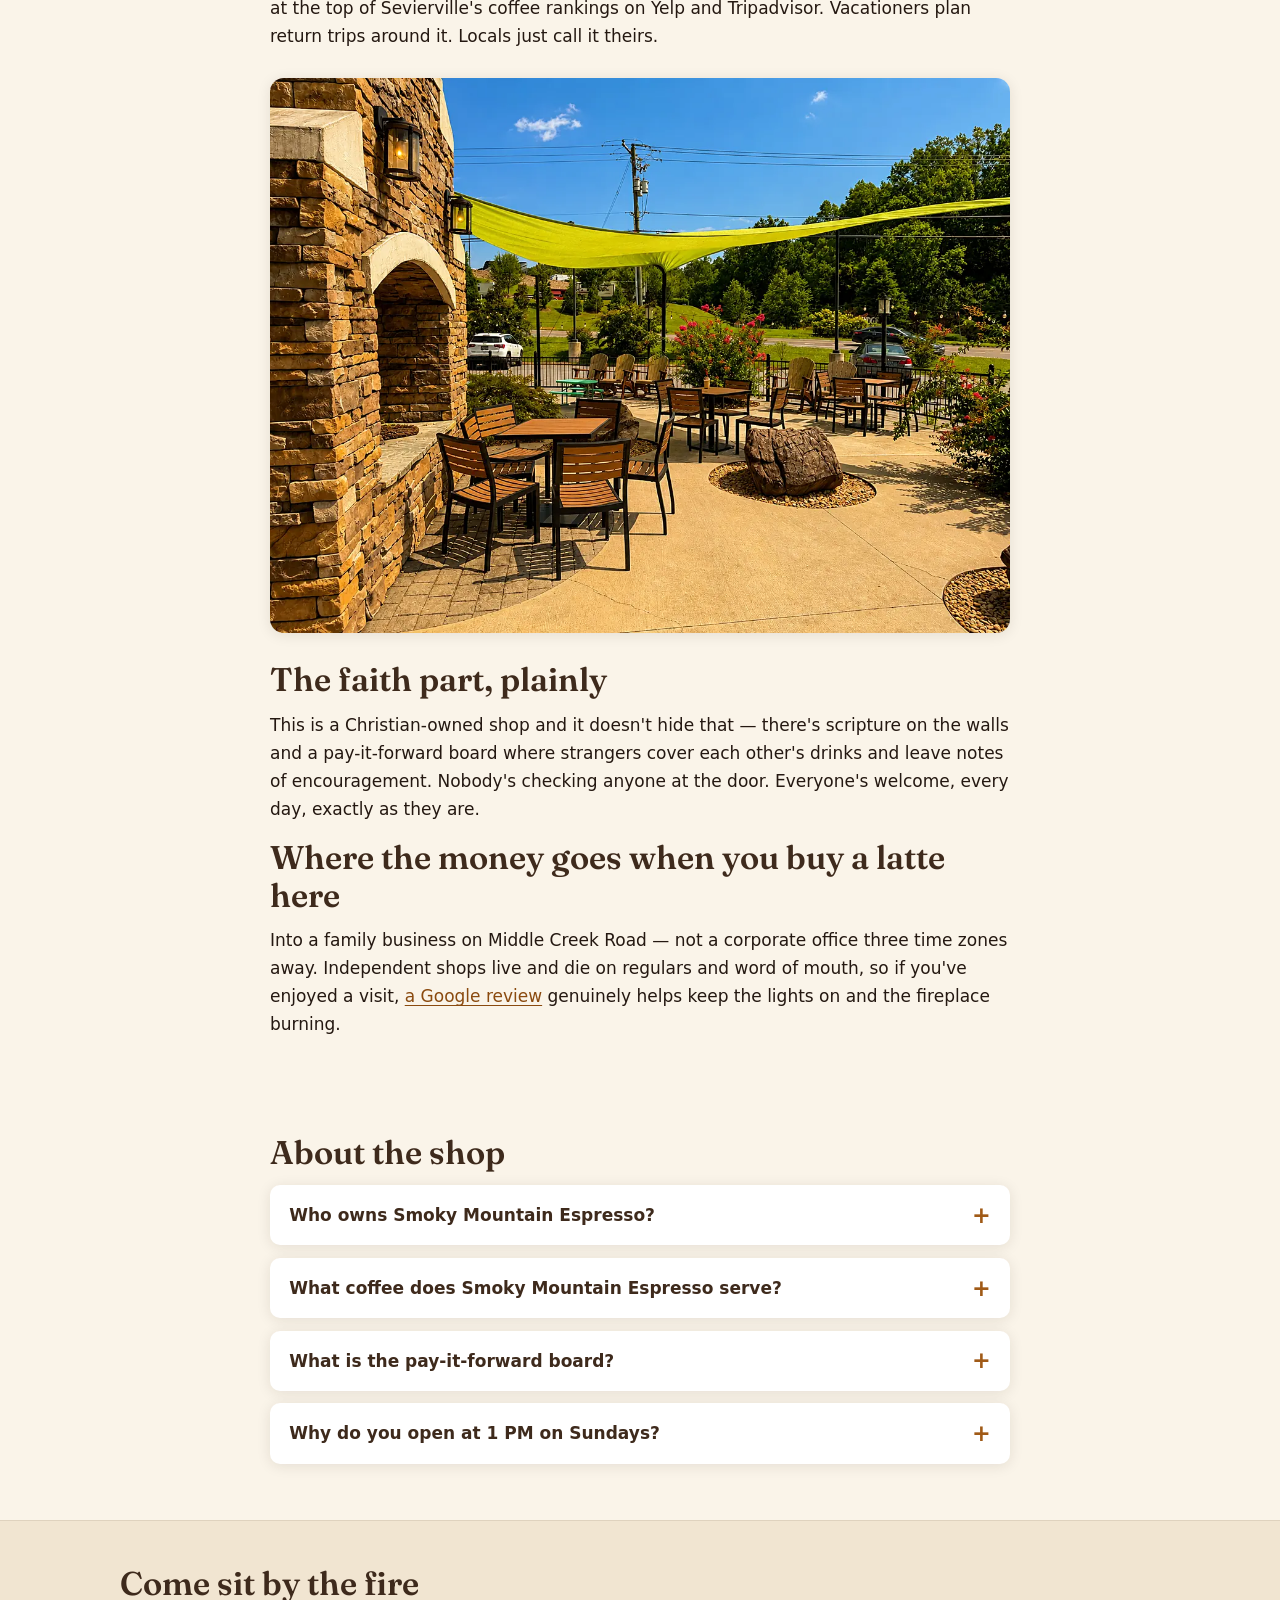
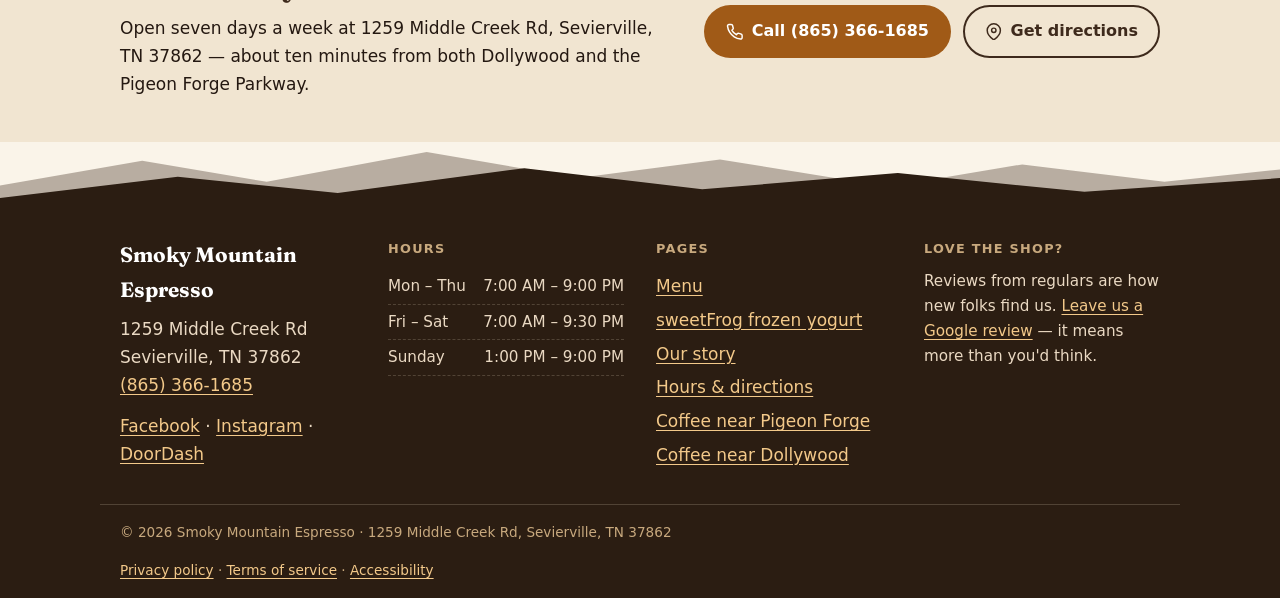
==== commit bfebdbfc: "Update opening time from 7:30 AM to 7:00 AM (Mon–Sat) Co-Authored-By: Claude Fable 5 <noreply@anthro" ====
--- a/about/index.html
+++ b/about/index.html
@@ -18,7 +18,7 @@
 <link rel="apple-touch-icon" href="/apple-touch-icon.png">
 <link rel="preload" href="/fonts/fraunces-latin.woff2" as="font" type="font/woff2" crossorigin>
 <link rel="stylesheet" href="/css/style.css">
-<script type="application/ld+json">{"@context": "https://schema.org", "@type": "CafeOrCoffeeShop", "@id": "https://www.smokymountainespresso.com/#business", "name": "Smoky Mountain Espresso", "alternateName": "Smoky Mountain Espresso Coffee & Tea", "url": "https://www.smokymountainespresso.com/", "telephone": "+18653661685", "priceRange": "$", "image": "https://www.smokymountainespresso.com/images/og-image.jpg", "servesCuisine": ["Coffee", "Tea", "Frozen yogurt", "Pastries"], "foundingDate": "2018", "address": {"@type": "PostalAddress", "streetAddress": "1259 Middle Creek Rd", "addressLocality": "Sevierville", "addressRegion": "TN", "postalCode": "37862", "addressCountry": "US"}, "openingHoursSpecification": [{"@type": "OpeningHoursSpecification", "dayOfWeek": ["Monday", "Tuesday", "Wednesday", "Thursday"], "opens": "07:30", "closes": "21:00"}, {"@type": "OpeningHoursSpecification", "dayOfWeek": ["Friday", "Saturday"], "opens": "07:30", "closes": "21:30"}, {"@type": "OpeningHoursSpecification", "dayOfWeek": "Sunday", "opens": "13:00", "closes": "21:00"}], "areaServed": ["Sevierville TN", "Pigeon Forge TN", "Gatlinburg TN"], "sameAs": ["https://www.facebook.com/smespresso/", "https://www.instagram.com/smespresso/"]}</script>
+<script type="application/ld+json">{"@context": "https://schema.org", "@type": "CafeOrCoffeeShop", "@id": "https://www.smokymountainespresso.com/#business", "name": "Smoky Mountain Espresso", "alternateName": "Smoky Mountain Espresso Coffee & Tea", "url": "https://www.smokymountainespresso.com/", "telephone": "+18653661685", "priceRange": "$", "image": "https://www.smokymountainespresso.com/images/og-image.jpg", "servesCuisine": ["Coffee", "Tea", "Frozen yogurt", "Pastries"], "foundingDate": "2018", "address": {"@type": "PostalAddress", "streetAddress": "1259 Middle Creek Rd", "addressLocality": "Sevierville", "addressRegion": "TN", "postalCode": "37862", "addressCountry": "US"}, "openingHoursSpecification": [{"@type": "OpeningHoursSpecification", "dayOfWeek": ["Monday", "Tuesday", "Wednesday", "Thursday"], "opens": "07:00", "closes": "21:00"}, {"@type": "OpeningHoursSpecification", "dayOfWeek": ["Friday", "Saturday"], "opens": "07:00", "closes": "21:30"}, {"@type": "OpeningHoursSpecification", "dayOfWeek": "Sunday", "opens": "13:00", "closes": "21:00"}], "areaServed": ["Sevierville TN", "Pigeon Forge TN", "Gatlinburg TN"], "sameAs": ["https://www.facebook.com/smespresso/", "https://www.instagram.com/smespresso/"]}</script>
 <script type="application/ld+json">{"@context": "https://schema.org", "@type": "FAQPage", "mainEntity": [{"@type": "Question", "name": "Who owns Smoky Mountain Espresso?", "acceptedAnswer": {"@type": "Answer", "text": "Michael and Karen Williams, who opened the shop in 2018 and still run it. It's an independent, family-owned business \u2014 not a chain or a franchise coffee brand."}}, {"@type": "Question", "name": "What coffee does Smoky Mountain Espresso serve?", "acceptedAnswer": {"@type": "Answer", "text": "Crimson Cup Coffee &amp; Tea, an award-winning independent roaster out of Columbus, Ohio that partners with independent coffee shops across the country."}}, {"@type": "Question", "name": "What is the pay-it-forward board?", "acceptedAnswer": {"@type": "Answer", "text": "A board in the shop where customers leave notes of encouragement \u2014 and sometimes pre-pay a drink for a stranger who needs one. It started small and never stopped."}}, {"@type": "Question", "name": "Why do you open at 1 PM on Sundays?", "acceptedAnswer": {"@type": "Answer", "text": "Sunday mornings are for church and family in this house. We open the doors at 1:00 and pour until 9:00."}}]}</script>
 <script type="application/ld+json">{"@context": "https://schema.org", "@type": "BreadcrumbList", "itemListElement": [{"@type": "ListItem", "position": 1, "name": "Home", "item": "https://www.smokymountainespresso.com/"}, {"@type": "ListItem", "position": 2, "name": "Our story", "item": "https://www.smokymountainespresso.com/about/"}]}</script>
 </head>
@@ -87,8 +87,8 @@
     <div>
       <p class="footer-head">Hours</p>
       <ul class="footer-hours">
-        <li><span>Mon – Thu</span><span>7:30 AM – 9:00 PM</span></li>
-        <li><span>Fri – Sat</span><span>7:30 AM – 9:30 PM</span></li>
+        <li><span>Mon – Thu</span><span>7:00 AM – 9:00 PM</span></li>
+        <li><span>Fri – Sat</span><span>7:00 AM – 9:30 PM</span></li>
         <li><span>Sunday</span><span>1:00 PM – 9:00 PM</span></li>
       </ul>
     </div>
--- a/css/style.css
+++ b/css/style.css
@@ -106,7 +106,7 @@
 .hero-photo-hero { position: relative; overflow: hidden; padding: 6rem 0 5rem; background: var(--roast-deep); }
 .hero-bg { position: absolute; inset: 0; }
 .hero-bg img {
-  width: 100%; height: 100%; object-fit: cover; object-position: center 68%;
+  width: 100%; height: 100%; object-fit: cover; object-position: center 55%;
   border-radius: 0; box-shadow: none;
 }
 .hero-scrim {
@@ -168,7 +168,7 @@
 .split .figure { margin: 0; }
 .cup-band {
   position: relative; width: 100%; height: 520px;
-  background: url("/images/espresso-bar.jpg") center / cover no-repeat;
+  background: url("/images/cup-band-bg.webp") center / cover no-repeat;
 }
 .cup-band model-viewer {
   width: 100%; height: 100%; display: block;
